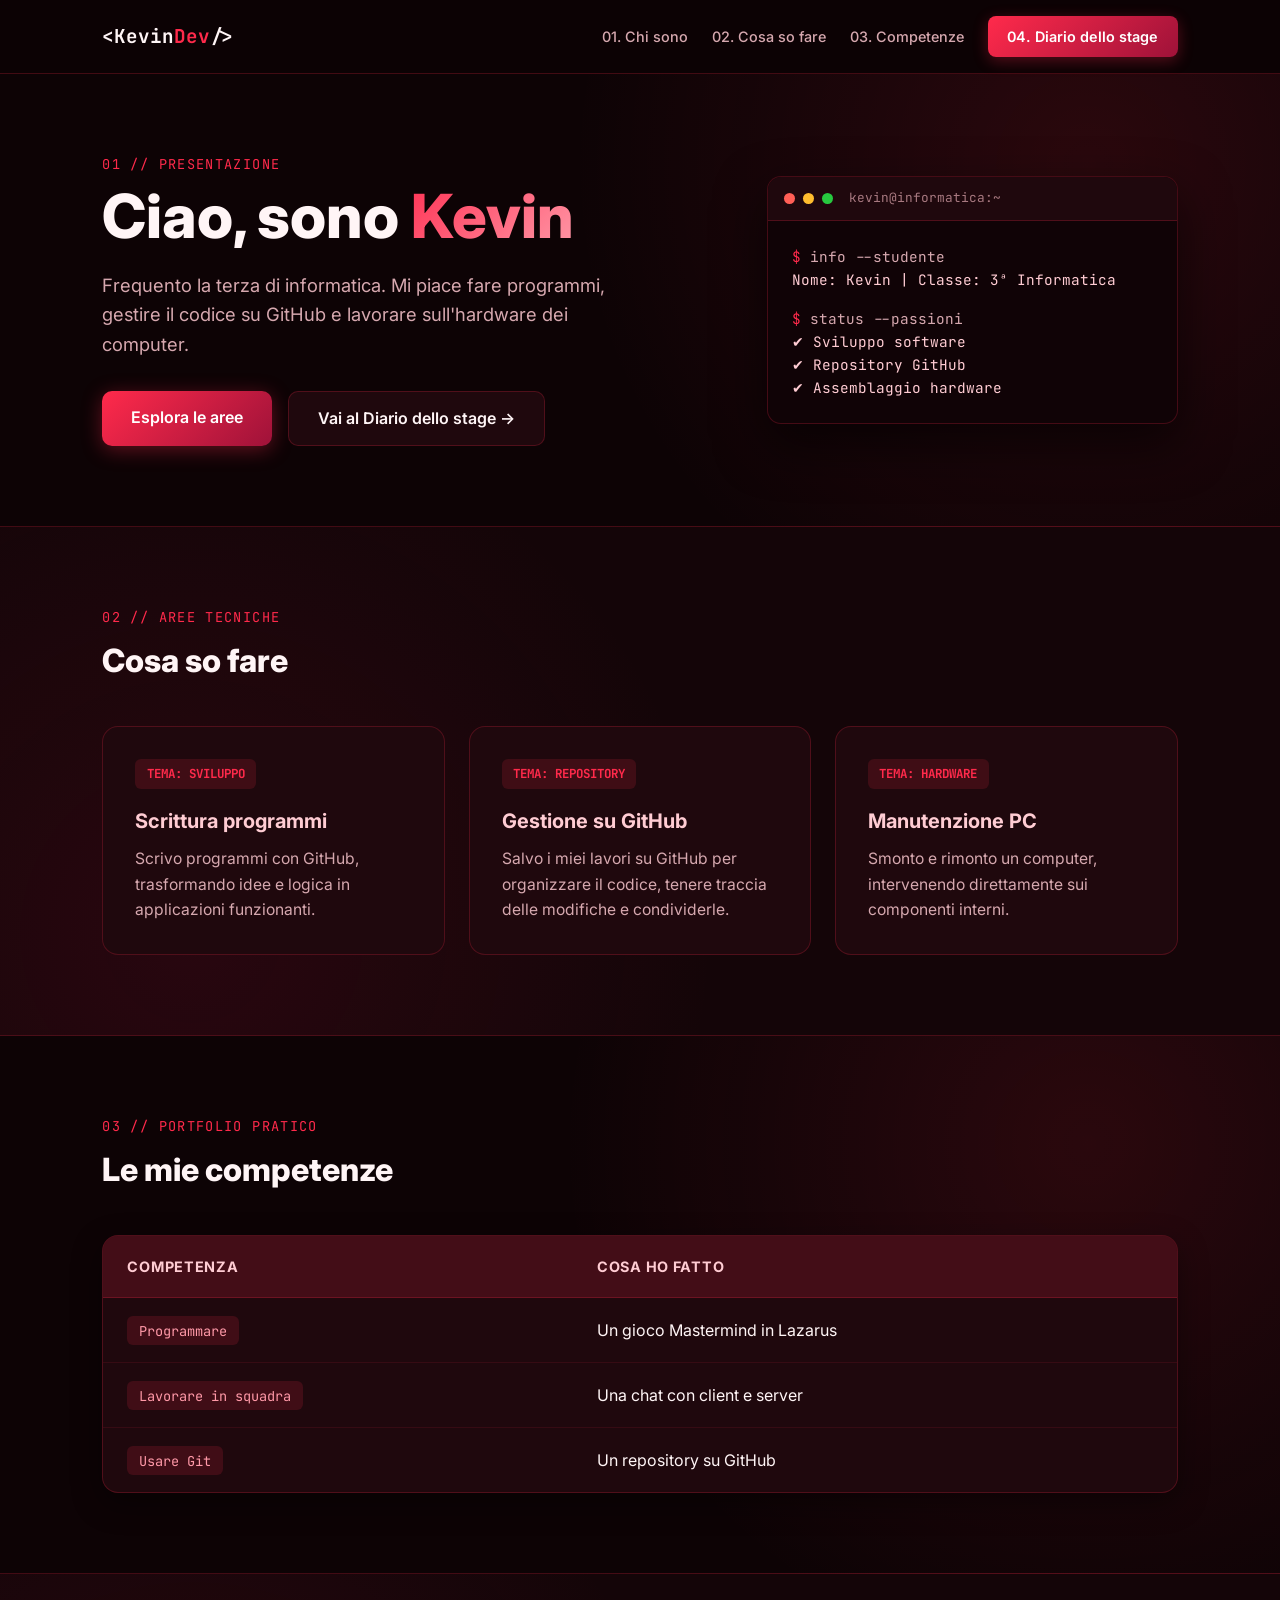
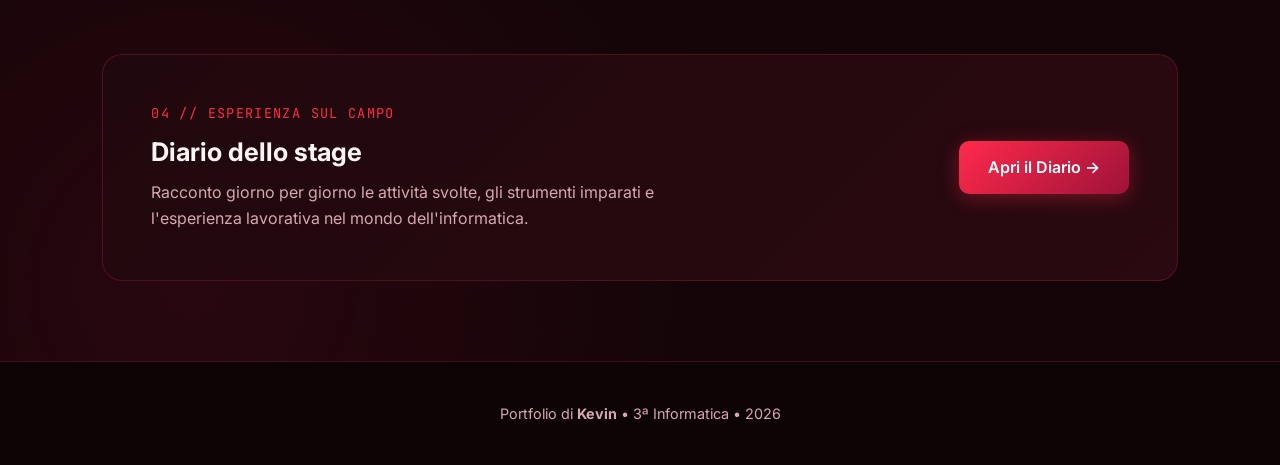
==== index.html @ 11ccd6af "Update index.html" ====
<!DOCTYPE html>
<html lang="it">
<head>
    <meta charset="UTF-8">
    <meta name="viewport" content="width=device-width, initial-scale=1.0">
    <title>Kevin | Portfolio Informatica</title>
    <link href="https://fonts.googleapis.com/css2?family=Inter:wght@400;500;600;800&family=JetBrains+Mono:wght@400;700&display=swap" rel="stylesheet">
    <style>
        :root {
            --bg-dark: #0d0305;
            --bg-alt: #140508;
            --surface: #1f080d;
            --surface-hover: #2b0b12;
            --text-main: #fff5f6;
            --text-muted: #d6a8af;
            --accent: #ff2a4b;
            --accent-dark: #9f1239;
            --border: rgba(255, 42, 75, 0.22);
        }

        * {
            margin: 0;
            padding: 0;
            box-sizing: border-box;
            scroll-behavior: smooth;
        }

        body {
            font-family: 'Inter', sans-serif;
            background-color: var(--bg-dark);
            color: var(--text-main);
            line-height: 1.6;
            overflow-x: hidden;
        }

        /* NAVBAR */
        nav {
            position: sticky;
            top: 0;
            z-index: 1000;
            background: rgba(13, 3, 5, 0.9);
            backdrop-filter: blur(12px);
            border-bottom: 1px solid var(--border);
            padding: 1rem 8%;
            display: flex;
            justify-content: space-between;
            align-items: center;
        }

        .brand {
            font-family: 'JetBrains Mono', monospace;
            font-weight: 700;
            font-size: 1.2rem;
            color: var(--text-main);
            text-decoration: none;
        }

        .brand span { color: var(--accent); }

        .nav-links {
            display: flex;
            align-items: center;
            gap: 1.5rem;
        }

        .nav-links a {
            color: var(--text-muted);
            text-decoration: none;
            font-weight: 500;
            font-size: 0.9rem;
            transition: color 0.2s;
        }

        .nav-links a:hover { color: var(--accent); }

        .nav-links .btn-stage {
            background: linear-gradient(135deg, var(--accent), var(--accent-dark));
            color: #fff;
            padding: 0.55rem 1.2rem;
            border-radius: 8px;
            font-weight: 600;
            box-shadow: 0 4px 15px rgba(255, 42, 75, 0.3);
        }

        .nav-links .btn-stage:hover {
            color: #fff;
            transform: translateY(-2px);
        }

        /* SEZIONI TEMATICHE */
        .theme-section {
            padding: 5rem 8%;
            border-bottom: 1px solid var(--border);
        }

        .theme-dark {
            background-color: var(--bg-dark);
            background-image: radial-gradient(circle at 85% 20%, rgba(255, 42, 75, 0.12), transparent 45%);
        }

        .theme-alt {
            background-color: var(--bg-alt);
            background-image: radial-gradient(circle at 15% 80%, rgba(159, 18, 57, 0.15), transparent 45%);
        }

        .container {
            max-width: 1100px;
            margin: 0 auto;
        }

        .theme-header { margin-bottom: 2.5rem; }

        .theme-tag {
            font-family: 'JetBrains Mono', monospace;
            font-size: 0.85rem;
            color: var(--accent);
            text-transform: uppercase;
            letter-spacing: 0.1em;
            display: block;
            margin-bottom: 0.4rem;
        }

        .theme-title {
            font-size: 2rem;
            font-weight: 800;
            color: var(--text-main);
        }

        /* HERO */
        .hero-grid {
            display: grid;
            grid-template-columns: 1.2fr 0.8fr;
            gap: 3rem;
            align-items: center;
        }

        h1 {
            font-size: clamp(2.5rem, 5vw, 3.8rem);
            font-weight: 800;
            line-height: 1.15;
            margin-bottom: 1.2rem;
        }

        h1 span {
            background: linear-gradient(135deg, #ff3355, #ff99a8);
            -webkit-background-clip: text;
            -webkit-text-fill-color: transparent;
        }

        .hero-text p {
            color: var(--text-muted);
            font-size: 1.15rem;
            margin-bottom: 2rem;
            max-width: 520px;
        }

        .hero-buttons {
            display: flex;
            gap: 1rem;
            flex-wrap: wrap;
        }

        .btn-primary {
            background: linear-gradient(135deg, var(--accent), var(--accent-dark));
            color: #fff;
            padding: 0.85rem 1.8rem;
            border-radius: 10px;
            text-decoration: none;
            font-weight: 600;
            box-shadow: 0 4px 20px rgba(255, 42, 75, 0.35);
            transition: transform 0.2s;
        }

        .btn-secondary {
            background: var(--surface);
            color: var(--text-main);
            border: 1px solid var(--border);
            padding: 0.85rem 1.8rem;
            border-radius: 10px;
            text-decoration: none;
            font-weight: 600;
            transition: background 0.2s;
        }

        .btn-primary:hover { transform: translateY(-2px); }
        .btn-secondary:hover { background: var(--surface-hover); }

        .terminal {
            background: #100306;
            border: 1px solid var(--border);
            border-radius: 14px;
            overflow: hidden;
            box-shadow: 0 20px 50px rgba(0, 0, 0, 0.6);
            font-family: 'JetBrains Mono', monospace;
            font-size: 0.9rem;
        }

        .terminal-bar {
            background: #1f080d;
            padding: 0.7rem 1rem;
            display: flex;
            align-items: center;
            gap: 0.5rem;
            border-bottom: 1px solid var(--border);
        }

        .dot { width: 11px; height: 11px; border-radius: 50%; }
        .dot-red { background: #ff5f56; }
        .dot-yellow { background: #ffbd2e; }
        .dot-green { background: #27c93f; }

        .terminal-body {
            padding: 1.5rem;
            color: var(--text-muted);
        }

        .terminal-body .cmd { color: var(--accent); }
        .terminal-body .val { color: #ffccd3; }

        /* SKILLS GRID */
        .skills-grid {
            display: grid;
            grid-template-columns: repeat(auto-fit, minmax(280px, 1fr));
            gap: 1.5rem;
        }

        .skill-card {
            background: var(--surface);
            border: 1px solid var(--border);
            border-radius: 16px;
            padding: 2rem;
            transition: transform 0.25s, border-color 0.25s;
        }

        .skill-card:hover {
            transform: translateY(-6px);
            border-color: var(--accent);
        }

        .area-badge {
            font-family: 'JetBrains Mono', monospace;
            font-size: 0.78rem;
            color: var(--accent);
            background: rgba(255, 42, 75, 0.14);
            padding: 0.3rem 0.7rem;
            border-radius: 6px;
            display: inline-block;
            margin-bottom: 1rem;
            font-weight: 700;
        }

        .skill-card h3 {
            font-size: 1.25rem;
            margin-bottom: 0.6rem;
            color: #ffccd3;
        }

        .skill-card p {
            color: var(--text-muted);
            font-size: 0.98rem;
        }

        /* TABELLA */
        .table-wrapper {
            background: var(--surface);
            border: 1px solid var(--border);
            border-radius: 16px;
            overflow: hidden;
            box-shadow: 0 10px 30px rgba(0, 0, 0, 0.4);
        }

        table {
            width: 100%;
            border-collapse: collapse;
        }

        th {
            text-align: left;
            padding: 1.2rem 1.5rem;
            background: rgba(255, 42, 75, 0.16);
            color: #ffccd3;
            font-size: 0.9rem;
            text-transform: uppercase;
            letter-spacing: 0.05em;
            border-bottom: 1px solid var(--border);
        }

        td {
            padding: 1.2rem 1.5rem;
            border-bottom: 1px solid rgba(255, 42, 75, 0.1);
            color: var(--text-main);
        }

        tr:last-child td { border-bottom: none; }
        tr:hover td { background: rgba(255, 42, 75, 0.06); }

        .tag {
            font-family: 'JetBrains Mono', monospace;
            font-size: 0.85rem;
            background: rgba(255, 42, 75, 0.15);
            color: #ff99a8;
            padding: 0.35rem 0.75rem;
            border-radius: 6px;
        }

        /* BANNER STAGE */
        .stage-box {
            background: linear-gradient(135deg, var(--surface) 0%, #2a0910 100%);
            border: 1px solid var(--border);
            border-radius: 20px;
            padding: 3rem;
            display: flex;
            justify-content: space-between;
            align-items: center;
            flex-wrap: wrap;
            gap: 2rem;
        }

        .stage-box h3 {
            font-size: 1.6rem;
            color: var(--text-main);
            margin-bottom: 0.5rem;
        }

        .stage-box p {
            color: var(--text-muted);
            max-width: 550px;
        }

        /* FOOTER */
        footer {
            background: var(--bg-dark);
            padding: 2.5rem 8%;
            text-align: center;
            color: var(--text-muted);
            font-size: 0.9rem;
        }

        @media (max-width: 820px) {
            .hero-grid { grid-template-columns: 1fr; }
            .nav-links a:not(.btn-stage) { display: none; }
        }
    </style>
</head>
<body>

    <nav>
        <a href="#chi-sono" class="brand">&lt;Kevin<span>Dev</span>/&gt;</a>
        <div class="nav-links">
            <a href="#chi-sono">01. Chi sono</a>
            <a href="#cosa-so-fare">02. Cosa so fare</a>
            <a href="#competenze">03. Competenze</a>
            <a href="#stage" class="btn-stage">04. Diario dello stage</a>
        </div>
    </nav>

    <section id="chi-sono" class="theme-section theme-dark">
        <div class="container hero-grid">
            <div class="hero-text">
                <span class="theme-tag">01 // Presentazione</span>
                <h1>Ciao, sono <span>Kevin</span></h1>
                <p>Frequento la terza di informatica. Mi piace fare programmi, gestire il codice su GitHub e lavorare sull'hardware dei computer.</p>
                <div class="hero-buttons">
                    <a href="#cosa-so-fare" class="btn-primary">Esplora le aree</a>
                    <a href="stage.html" class="btn-secondary">Vai al Diario dello stage →</a>
                </div>
            </div>

            <div class="terminal">
                <div class="terminal-bar">
                    <div class="dot dot-red"></div>
                    <div class="dot dot-yellow"></div>
                    <div class="dot dot-green"></div>
                    <span style="margin-left: 8px; font-size: 0.8rem; color: #a87980;">kevin@informatica:~</span>
                </div>
                <div class="terminal-body">
                    <p><span class="cmd">$</span> info --studente</p>
                    <p class="val" style="margin-bottom: 1rem;">Nome: Kevin | Classe: 3ª Informatica</p>
                    <p><span class="cmd">$</span> status --passioni</p>
                    <p class="val">✔ Sviluppo software</p>
                    <p class="val">✔ Repository GitHub</p>
                    <p class="val">✔ Assemblaggio hardware</p>
                </div>
            </div>
        </div>
    </section>

    <section id="cosa-so-fare" class="theme-section theme-alt">
        <div class="container">
            <div class="theme-header">
                <span class="theme-tag">02 // Aree tecniche</span>
                <h2 class="theme-title">Cosa so fare</h2>
            </div>

            <div class="skills-grid">
                <div class="skill-card">
                    <span class="area-badge">TEMA: SVILUPPO</span>
                    <h3>Scrittura programmi</h3>
                    <p>Scrivo programmi con GitHub, trasformando idee e logica in applicazioni funzionanti.</p>
                </div>

                <div class="skill-card">
                    <span class="area-badge">TEMA: REPOSITORY</span>
                    <h3>Gestione su GitHub</h3>
                    <p>Salvo i miei lavori su GitHub per organizzare il codice, tenere traccia delle modifiche e condividerle.</p>
                </div>

                <div class="skill-card">
                    <span class="area-badge">TEMA: HARDWARE</span>
                    <h3>Manutenzione PC</h3>
                    <p>Smonto e rimonto un computer, intervenendo direttamente sui componenti interni.</p>
                </div>
            </div>
        </div>
    </section>

    <section id="competenze" class="theme-section theme-dark">
        <div class="container">
            <div class="theme-header">
                <span class="theme-tag">03 // Portfolio pratico</span>
                <h2 class="theme-title">Le mie competenze</h2>
            </div>

            <div class="table-wrapper">
                <table>
                    <thead>
                        <tr>
                            <th>Competenza</th>
                            <th>Cosa ho fatto</th>
                        </tr>
                    </thead>
                    <tbody>
                        <tr>
                            <td><span class="tag">Programmare</span></td>
                            <td>Un gioco Mastermind in Lazarus</td>
                        </tr>
                        <tr>
                            <td><span class="tag">Lavorare in squadra</span></td>
                            <td>Una chat con client e server</td>
                        </tr>
                        <tr>
                            <td><span class="tag">Usare Git</span></td>
                            <td>Un repository su GitHub</td>
                        </tr>
                    </tbody>
                </table>
            </div>
        </div>
    </section>

    <section id="stage" class="theme-section theme-alt">
        <div class="container">
            <div class="stage-box">
                <div>
                    <span class="theme-tag">04 // Esperienza sul campo</span>
                    <h3>Diario dello stage</h3>
                    <p>Racconto giorno per giorno le attività svolte, gli strumenti imparati e l'esperienza lavorativa nel mondo dell'informatica.</p>
                </div>
                <a href="stage.html" class="btn-primary">Apri il Diario →</a>
            </div>
        </div>
    </section>

    <footer>
        <p>Portfolio di <strong>Kevin</strong> • 3ª Informatica • 2026</p>
    </footer>

</body>
</html>
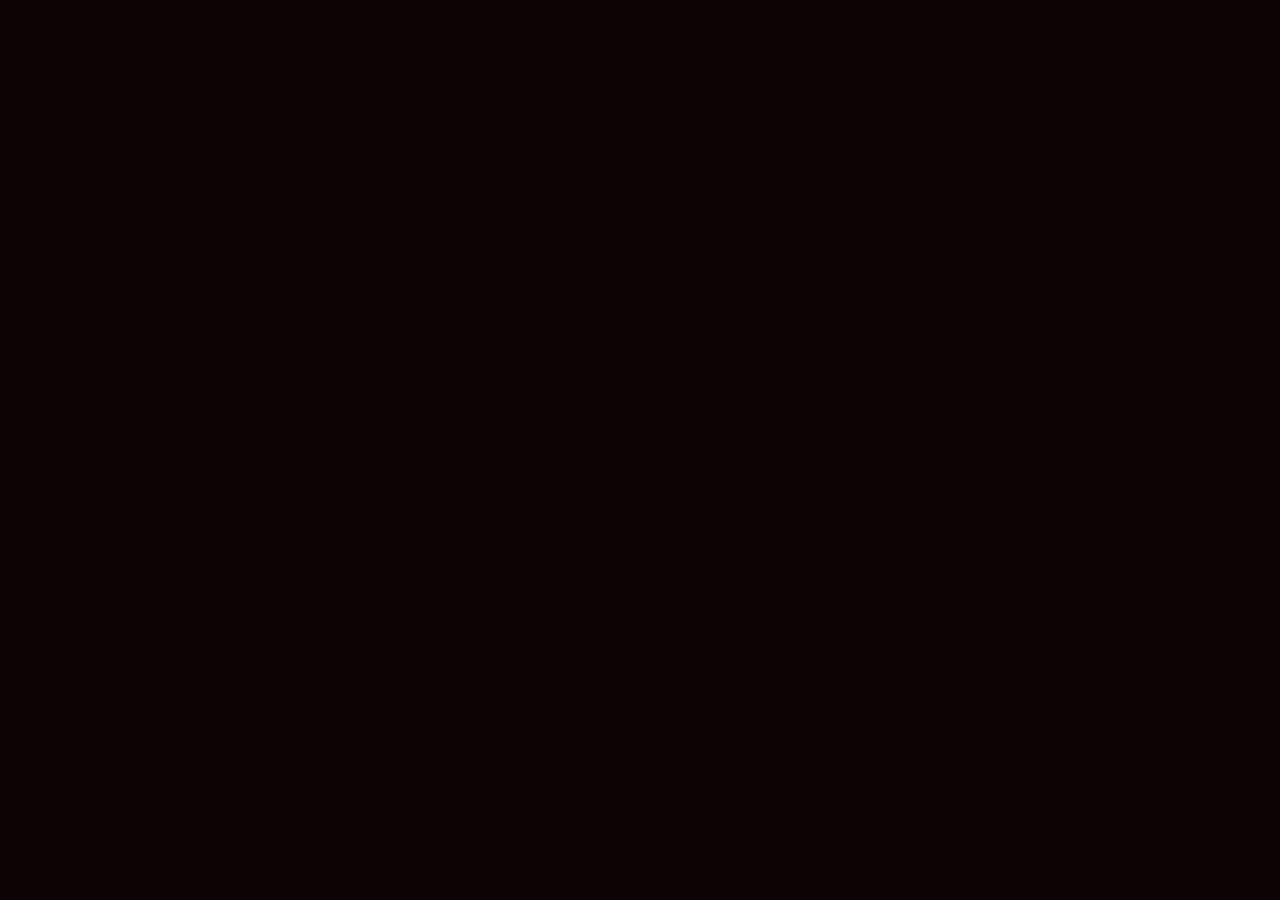
==== commit 12c03f96: "Update index.html" ====
--- a/index.html
+++ b/index.html
@@ -238,232 +238,7 @@
         }
 
         .area-badge {
-            font-family: 'JetBrains Mono', monospace;
-            font-size: 0.78rem;
-            color: var(--accent);
-            background: rgba(255, 42, 75, 0.14);
-            padding: 0.3rem 0.7rem;
-            border-radius: 6px;
-            display: inline-block;
-            margin-bottom: 1rem;
-            font-weight: 700;
-        }
-
-        .skill-card h3 {
-            font-size: 1.25rem;
-            margin-bottom: 0.6rem;
-            color: #ffccd3;
-        }
-
-        .skill-card p {
-            color: var(--text-muted);
-            font-size: 0.98rem;
-        }
-
-        /* TABELLA */
-        .table-wrapper {
-            background: var(--surface);
-            border: 1px solid var(--border);
-            border-radius: 16px;
-            overflow: hidden;
-            box-shadow: 0 10px 30px rgba(0, 0, 0, 0.4);
-        }
-
-        table {
-            width: 100%;
-            border-collapse: collapse;
-        }
-
-        th {
-            text-align: left;
-            padding: 1.2rem 1.5rem;
-            background: rgba(255, 42, 75, 0.16);
-            color: #ffccd3;
-            font-size: 0.9rem;
-            text-transform: uppercase;
-            letter-spacing: 0.05em;
-            border-bottom: 1px solid var(--border);
-        }
-
-        td {
-            padding: 1.2rem 1.5rem;
-            border-bottom: 1px solid rgba(255, 42, 75, 0.1);
-            color: var(--text-main);
-        }
-
-        tr:last-child td { border-bottom: none; }
-        tr:hover td { background: rgba(255, 42, 75, 0.06); }
-
-        .tag {
-            font-family: 'JetBrains Mono', monospace;
-            font-size: 0.85rem;
-            background: rgba(255, 42, 75, 0.15);
-            color: #ff99a8;
-            padding: 0.35rem 0.75rem;
-            border-radius: 6px;
-        }
-
-        /* BANNER STAGE */
-        .stage-box {
-            background: linear-gradient(135deg, var(--surface) 0%, #2a0910 100%);
-            border: 1px solid var(--border);
-            border-radius: 20px;
-            padding: 3rem;
-            display: flex;
-            justify-content: space-between;
-            align-items: center;
-            flex-wrap: wrap;
-            gap: 2rem;
-        }
-
-        .stage-box h3 {
-            font-size: 1.6rem;
-            color: var(--text-main);
-            margin-bottom: 0.5rem;
-        }
-
-        .stage-box p {
-            color: var(--text-muted);
-            max-width: 550px;
-        }
-
-        /* FOOTER */
-        footer {
-            background: var(--bg-dark);
-            padding: 2.5rem 8%;
-            text-align: center;
-            color: var(--text-muted);
-            font-size: 0.9rem;
-        }
-
-        @media (max-width: 820px) {
-            .hero-grid { grid-template-columns: 1fr; }
-            .nav-links a:not(.btn-stage) { display: none; }
-        }
-    </style>
-</head>
-<body>
-
-    <nav>
-        <a href="#chi-sono" class="brand">&lt;Kevin<span>Dev</span>/&gt;</a>
-        <div class="nav-links">
-            <a href="#chi-sono">01. Chi sono</a>
-            <a href="#cosa-so-fare">02. Cosa so fare</a>
-            <a href="#competenze">03. Competenze</a>
-            <a href="#stage" class="btn-stage">04. Diario dello stage</a>
-        </div>
-    </nav>
-
-    <section id="chi-sono" class="theme-section theme-dark">
-        <div class="container hero-grid">
-            <div class="hero-text">
-                <span class="theme-tag">01 // Presentazione</span>
-                <h1>Ciao, sono <span>Kevin</span></h1>
-                <p>Frequento la terza di informatica. Mi piace fare programmi, gestire il codice su GitHub e lavorare sull'hardware dei computer.</p>
-                <div class="hero-buttons">
-                    <a href="#cosa-so-fare" class="btn-primary">Esplora le aree</a>
-                    <a href="stage.html" class="btn-secondary">Vai al Diario dello stage →</a>
-                </div>
-            </div>
-
-            <div class="terminal">
-                <div class="terminal-bar">
-                    <div class="dot dot-red"></div>
-                    <div class="dot dot-yellow"></div>
-                    <div class="dot dot-green"></div>
-                    <span style="margin-left: 8px; font-size: 0.8rem; color: #a87980;">kevin@informatica:~</span>
-                </div>
-                <div class="terminal-body">
-                    <p><span class="cmd">$</span> info --studente</p>
-                    <p class="val" style="margin-bottom: 1rem;">Nome: Kevin | Classe: 3ª Informatica</p>
-                    <p><span class="cmd">$</span> status --passioni</p>
-                    <p class="val">✔ Sviluppo software</p>
-                    <p class="val">✔ Repository GitHub</p>
-                    <p class="val">✔ Assemblaggio hardware</p>
-                </div>
-            </div>
-        </div>
-    </section>
-
-    <section id="cosa-so-fare" class="theme-section theme-alt">
-        <div class="container">
-            <div class="theme-header">
-                <span class="theme-tag">02 // Aree tecniche</span>
-                <h2 class="theme-title">Cosa so fare</h2>
-            </div>
-
-            <div class="skills-grid">
-                <div class="skill-card">
-                    <span class="area-badge">TEMA: SVILUPPO</span>
-                    <h3>Scrittura programmi</h3>
-                    <p>Scrivo programmi con GitHub, trasformando idee e logica in applicazioni funzionanti.</p>
-                </div>
-
-                <div class="skill-card">
-                    <span class="area-badge">TEMA: REPOSITORY</span>
-                    <h3>Gestione su GitHub</h3>
-                    <p>Salvo i miei lavori su GitHub per organizzare il codice, tenere traccia delle modifiche e condividerle.</p>
-                </div>
-
-                <div class="skill-card">
-                    <span class="area-badge">TEMA: HARDWARE</span>
-                    <h3>Manutenzione PC</h3>
-                    <p>Smonto e rimonto un computer, intervenendo direttamente sui componenti interni.</p>
-                </div>
-            </div>
-        </div>
-    </section>
-
-    <section id="competenze" class="theme-section theme-dark">
-        <div class="container">
-            <div class="theme-header">
-                <span class="theme-tag">03 // Portfolio pratico</span>
-                <h2 class="theme-title">Le mie competenze</h2>
-            </div>
-
-            <div class="table-wrapper">
-                <table>
-                    <thead>
-                        <tr>
-                            <th>Competenza</th>
-                            <th>Cosa ho fatto</th>
-                        </tr>
-                    </thead>
-                    <tbody>
-                        <tr>
-                            <td><span class="tag">Programmare</span></td>
-                            <td>Un gioco Mastermind in Lazarus</td>
-                        </tr>
-                        <tr>
-                            <td><span class="tag">Lavorare in squadra</span></td>
-                            <td>Una chat con client e server</td>
-                        </tr>
-                        <tr>
-                            <td><span class="tag">Usare Git</span></td>
-                            <td>Un repository su GitHub</td>
-                        </tr>
-                    </tbody>
-                </table>
-            </div>
-        </div>
-    </section>
-
-    <section id="stage" class="theme-section theme-alt">
-        <div class="container">
-            <div class="stage-box">
-                <div>
-                    <span class="theme-tag">04 // Esperienza sul campo</span>
-                    <h3>Diario dello stage</h3>
-                    <p>Racconto giorno per giorno le attività svolte, gli strumenti imparati e l'esperienza lavorativa nel mondo dell'informatica.</p>
-                </div>
-                <a href="stage.html" class="btn-primary">Apri il Diario →</a>
-            </div>
-        </div>
-    </section>
-
-    <footer>
-        <p>Portfolio di <strong>Kevin</strong> • 3ª Informatica • 2026</p>
-    </footer>
+            font-family: '
 
 </body>
 </html>
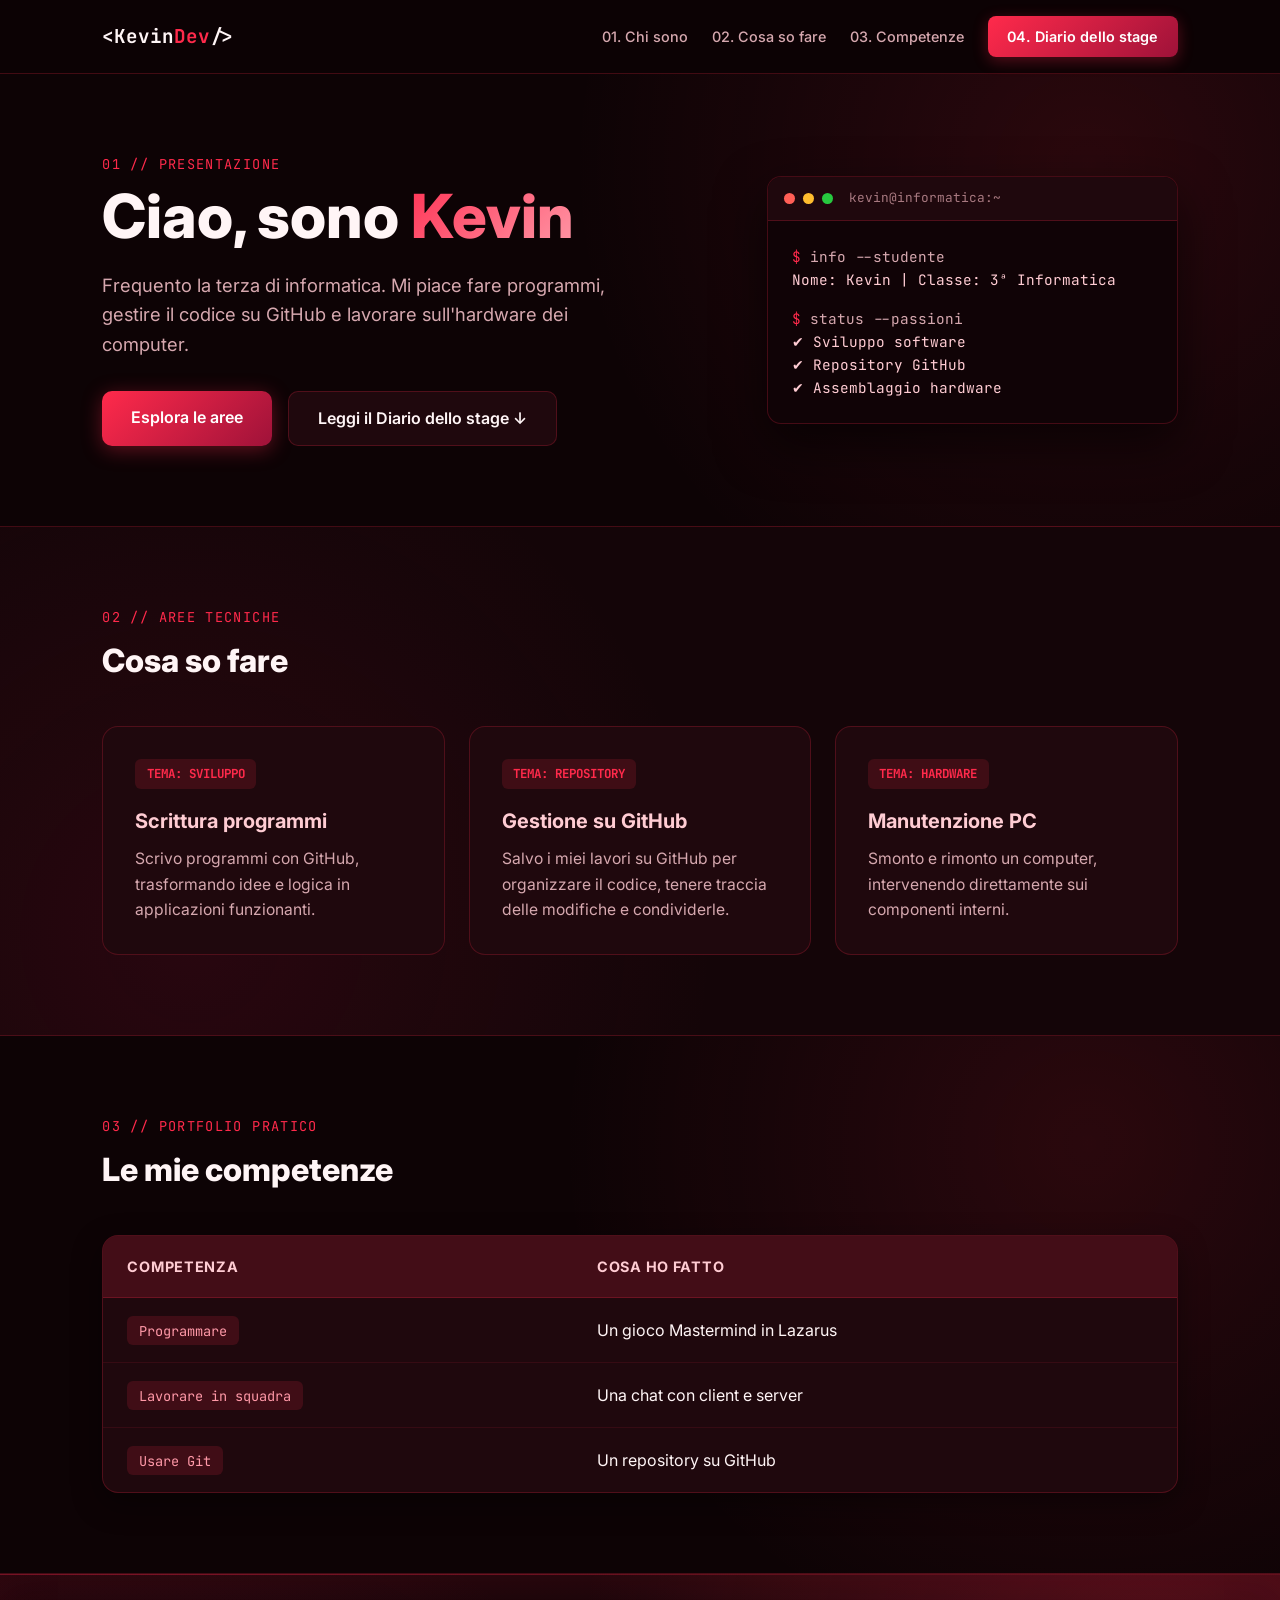
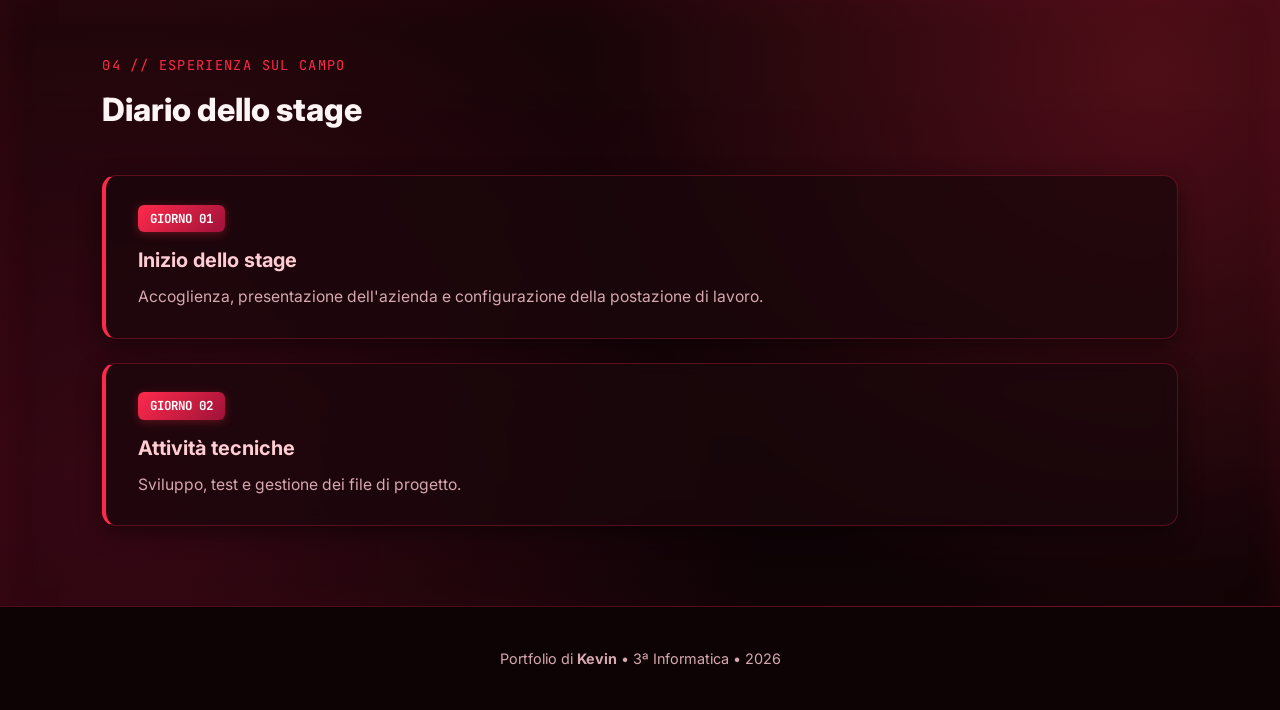
==== commit 001da297: "Update index.html" ====
--- a/index.html
+++ b/index.html
@@ -40,6 +40,7 @@
             z-index: 1000;
             background: rgba(13, 3, 5, 0.9);
             backdrop-filter: blur(12px);
+            -webkit-backdrop-filter: blur(12px);
             border-bottom: 1px solid var(--border);
             padding: 1rem 8%;
             display: flex;
@@ -80,11 +81,13 @@
             border-radius: 8px;
             font-weight: 600;
             box-shadow: 0 4px 15px rgba(255, 42, 75, 0.3);
+            transition: transform 0.2s, box-shadow 0.2s;
         }
 
         .nav-links .btn-stage:hover {
             color: #fff;
             transform: translateY(-2px);
+            box-shadow: 0 6px 20px rgba(255, 42, 75, 0.5);
         }
 
         /* SEZIONI TEMATICHE */
@@ -101,6 +104,19 @@
         .theme-alt {
             background-color: var(--bg-alt);
             background-image: radial-gradient(circle at 15% 80%, rgba(159, 18, 57, 0.15), transparent 45%);
+        }
+
+        /* SFONDO DIARIO IN TEMA AL MENU (Effetto vetro + bagliore gradiente del pulsante) */
+        .theme-menu-match {
+            background-color: rgba(13, 3, 5, 0.92);
+            background-image: 
+                radial-gradient(circle at 90% 15%, rgba(255, 42, 75, 0.24), transparent 45%),
+                radial-gradient(circle at 10% 85%, rgba(159, 18, 57, 0.28), transparent 50%),
+                linear-gradient(180deg, rgba(255, 42, 75, 0.06) 0%, rgba(13, 3, 5, 0.95) 100%);
+            backdrop-filter: blur(12px);
+            -webkit-backdrop-filter: blur(12px);
+            border-top: 1px solid rgba(255, 42, 75, 0.35);
+            box-shadow: inset 0 15px 40px rgba(255, 42, 75, 0.08);
         }
 
         .container {
@@ -238,7 +254,271 @@
         }
 
         .area-badge {
-            font-family: '
+            font-family: 'JetBrains Mono', monospace;
+            font-size: 0.78rem;
+            color: var(--accent);
+            background: rgba(255, 42, 75, 0.14);
+            padding: 0.3rem 0.7rem;
+            border-radius: 6px;
+            display: inline-block;
+            margin-bottom: 1rem;
+            font-weight: 700;
+        }
+
+        .skill-card h3 {
+            font-size: 1.25rem;
+            margin-bottom: 0.6rem;
+            color: #ffccd3;
+        }
+
+        .skill-card p {
+            color: var(--text-muted);
+            font-size: 0.98rem;
+        }
+
+        /* TABELLA */
+        .table-wrapper {
+            background: var(--surface);
+            border: 1px solid var(--border);
+            border-radius: 16px;
+            overflow: hidden;
+            box-shadow: 0 10px 30px rgba(0, 0, 0, 0.4);
+        }
+
+        table {
+            width: 100%;
+            border-collapse: collapse;
+        }
+
+        th {
+            text-align: left;
+            padding: 1.2rem 1.5rem;
+            background: rgba(255, 42, 75, 0.16);
+            color: #ffccd3;
+            font-size: 0.9rem;
+            text-transform: uppercase;
+            letter-spacing: 0.05em;
+            border-bottom: 1px solid var(--border);
+        }
+
+        td {
+            padding: 1.2rem 1.5rem;
+            border-bottom: 1px solid rgba(255, 42, 75, 0.1);
+            color: var(--text-main);
+        }
+
+        tr:last-child td { border-bottom: none; }
+        tr:hover td { background: rgba(255, 42, 75, 0.06); }
+
+        .tag {
+            font-family: 'JetBrains Mono', monospace;
+            font-size: 0.85rem;
+            background: rgba(255, 42, 75, 0.15);
+            color: #ff99a8;
+            padding: 0.35rem 0.75rem;
+            border-radius: 6px;
+        }
+
+        /* DIARIO DELLO STAGE (IN TEMA COL MENU) */
+        .stage-timeline {
+            display: flex;
+            flex-direction: column;
+            gap: 1.5rem;
+        }
+
+        .day-card {
+            background: rgba(26, 7, 11, 0.75);
+            backdrop-filter: blur(10px);
+            -webkit-backdrop-filter: blur(10px);
+            border: 1px solid rgba(255, 42, 75, 0.28);
+            border-left: 4px solid var(--accent);
+            border-radius: 14px;
+            padding: 1.8rem 2rem;
+            box-shadow: 0 8px 25px rgba(0, 0, 0, 0.45);
+            transition: transform 0.2s, border-color 0.2s, box-shadow 0.2s;
+        }
+
+        .day-card:hover {
+            transform: translateX(6px);
+            border-color: var(--accent);
+            box-shadow: 0 10px 30px rgba(255, 42, 75, 0.2);
+        }
+
+        .day-date {
+            display: inline-block;
+            font-family: 'JetBrains Mono', monospace;
+            font-size: 0.78rem;
+            background: linear-gradient(135deg, var(--accent), var(--accent-dark));
+            color: #ffffff;
+            padding: 0.25rem 0.75rem;
+            border-radius: 6px;
+            font-weight: 700;
+            margin-bottom: 0.7rem;
+            box-shadow: 0 2px 10px rgba(255, 42, 75, 0.3);
+        }
+
+        .day-card h3 {
+            font-size: 1.25rem;
+            color: #ffccd3;
+            margin-bottom: 0.5rem;
+        }
+
+        .day-card p {
+            color: var(--text-muted);
+            font-size: 0.98rem;
+        }
+
+        /* FOOTER */
+        footer {
+            background: var(--bg-dark);
+            padding: 2.5rem 8%;
+            text-align: center;
+            color: var(--text-muted);
+            font-size: 0.9rem;
+        }
+
+        @media (max-width: 820px) {
+            .hero-grid { grid-template-columns: 1fr; }
+            .nav-links a:not(.btn-stage) { display: none; }
+        }
+    </style>
+</head>
+<body>
+
+    <nav>
+        <a href="#chi-sono" class="brand">&lt;Kevin<span>Dev</span>/&gt;</a>
+        <div class="nav-links">
+            <a href="#chi-sono">01. Chi sono</a>
+            <a href="#cosa-so-fare">02. Cosa so fare</a>
+            <a href="#competenze">03. Competenze</a>
+            <a href="#stage" class="btn-stage">04. Diario dello stage</a>
+        </div>
+    </nav>
+
+    <!-- TEMA 01: CHI SONO -->
+    <section id="chi-sono" class="theme-section theme-dark">
+        <div class="container hero-grid">
+            <div class="hero-text">
+                <span class="theme-tag">01 // Presentazione</span>
+                <h1>Ciao, sono <span>Kevin</span></h1>
+                <p>Frequento la terza di informatica. Mi piace fare programmi, gestire il codice su GitHub e lavorare sull'hardware dei computer.</p>
+                <div class="hero-buttons">
+                    <a href="#cosa-so-fare" class="btn-primary">Esplora le aree</a>
+                    <a href="#stage" class="btn-secondary">Leggi il Diario dello stage ↓</a>
+                </div>
+            </div>
+
+            <div class="terminal">
+                <div class="terminal-bar">
+                    <div class="dot dot-red"></div>
+                    <div class="dot dot-yellow"></div>
+                    <div class="dot dot-green"></div>
+                    <span style="margin-left: 8px; font-size: 0.8rem; color: #a87980;">kevin@informatica:~</span>
+                </div>
+                <div class="terminal-body">
+                    <p><span class="cmd">$</span> info --studente</p>
+                    <p class="val" style="margin-bottom: 1rem;">Nome: Kevin | Classe: 3ª Informatica</p>
+                    <p><span class="cmd">$</span> status --passioni</p>
+                    <p class="val">✔ Sviluppo software</p>
+                    <p class="val">✔ Repository GitHub</p>
+                    <p class="val">✔ Assemblaggio hardware</p>
+                </div>
+            </div>
+        </div>
+    </section>
+
+    <!-- TEMA 02: COSA SO FARE -->
+    <section id="cosa-so-fare" class="theme-section theme-alt">
+        <div class="container">
+            <div class="theme-header">
+                <span class="theme-tag">02 // Aree tecniche</span>
+                <h2 class="theme-title">Cosa so fare</h2>
+            </div>
+
+            <div class="skills-grid">
+                <div class="skill-card">
+                    <span class="area-badge">TEMA: SVILUPPO</span>
+                    <h3>Scrittura programmi</h3>
+                    <p>Scrivo programmi con GitHub, trasformando idee e logica in applicazioni funzionanti.</p>
+                </div>
+
+                <div class="skill-card">
+                    <span class="area-badge">TEMA: REPOSITORY</span>
+                    <h3>Gestione su GitHub</h3>
+                    <p>Salvo i miei lavori su GitHub per organizzare il codice, tenere traccia delle modifiche e condividerle.</p>
+                </div>
+
+                <div class="skill-card">
+                    <span class="area-badge">TEMA: HARDWARE</span>
+                    <h3>Manutenzione PC</h3>
+                    <p>Smonto e rimonto un computer, intervenendo direttamente sui componenti interni.</p>
+                </div>
+            </div>
+        </div>
+    </section>
+
+    <!-- TEMA 03: LE MIE COMPETENZE -->
+    <section id="competenze" class="theme-section theme-dark">
+        <div class="container">
+            <div class="theme-header">
+                <span class="theme-tag">03 // Portfolio pratico</span>
+                <h2 class="theme-title">Le mie competenze</h2>
+            </div>
+
+            <div class="table-wrapper">
+                <table>
+                    <thead>
+                        <tr>
+                            <th>Competenza</th>
+                            <th>Cosa ho fatto</th>
+                        </tr>
+                    </thead>
+                    <tbody>
+                        <tr>
+                            <td><span class="tag">Programmare</span></td>
+                            <td>Un gioco Mastermind in Lazarus</td>
+                        </tr>
+                        <tr>
+                            <td><span class="tag">Lavorare in squadra</span></td>
+                            <td>Una chat con client e server</td>
+                        </tr>
+                        <tr>
+                            <td><span class="tag">Usare Git</span></td>
+                            <td>Un repository su GitHub</td>
+                        </tr>
+                    </tbody>
+                </table>
+            </div>
+        </div>
+    </section>
+
+    <!-- TEMA 04: DIARIO DELLO STAGE (IN TEMA AL MENU) -->
+    <section id="stage" class="theme-section theme-menu-match">
+        <div class="container">
+            <div class="theme-header">
+                <span class="theme-tag">04 // Esperienza sul campo</span>
+                <h2 class="theme-title">Diario dello stage</h2>
+            </div>
+
+            <div class="stage-timeline">
+                <div class="day-card">
+                    <span class="day-date">GIORNO 01</span>
+                    <h3>Inizio dello stage</h3>
+                    <p>Accoglienza, presentazione dell'azienda e configurazione della postazione di lavoro.</p>
+                </div>
+
+                <div class="day-card">
+                    <span class="day-date">GIORNO 02</span>
+                    <h3>Attività tecniche</h3>
+                    <p>Sviluppo, test e gestione dei file di progetto.</p>
+                </div>
+            </div>
+        </div>
+    </section>
+
+    <footer>
+        <p>Portfolio di <strong>Kevin</strong> • 3ª Informatica • 2026</p>
+    </footer>
 
 </body>
 </html>
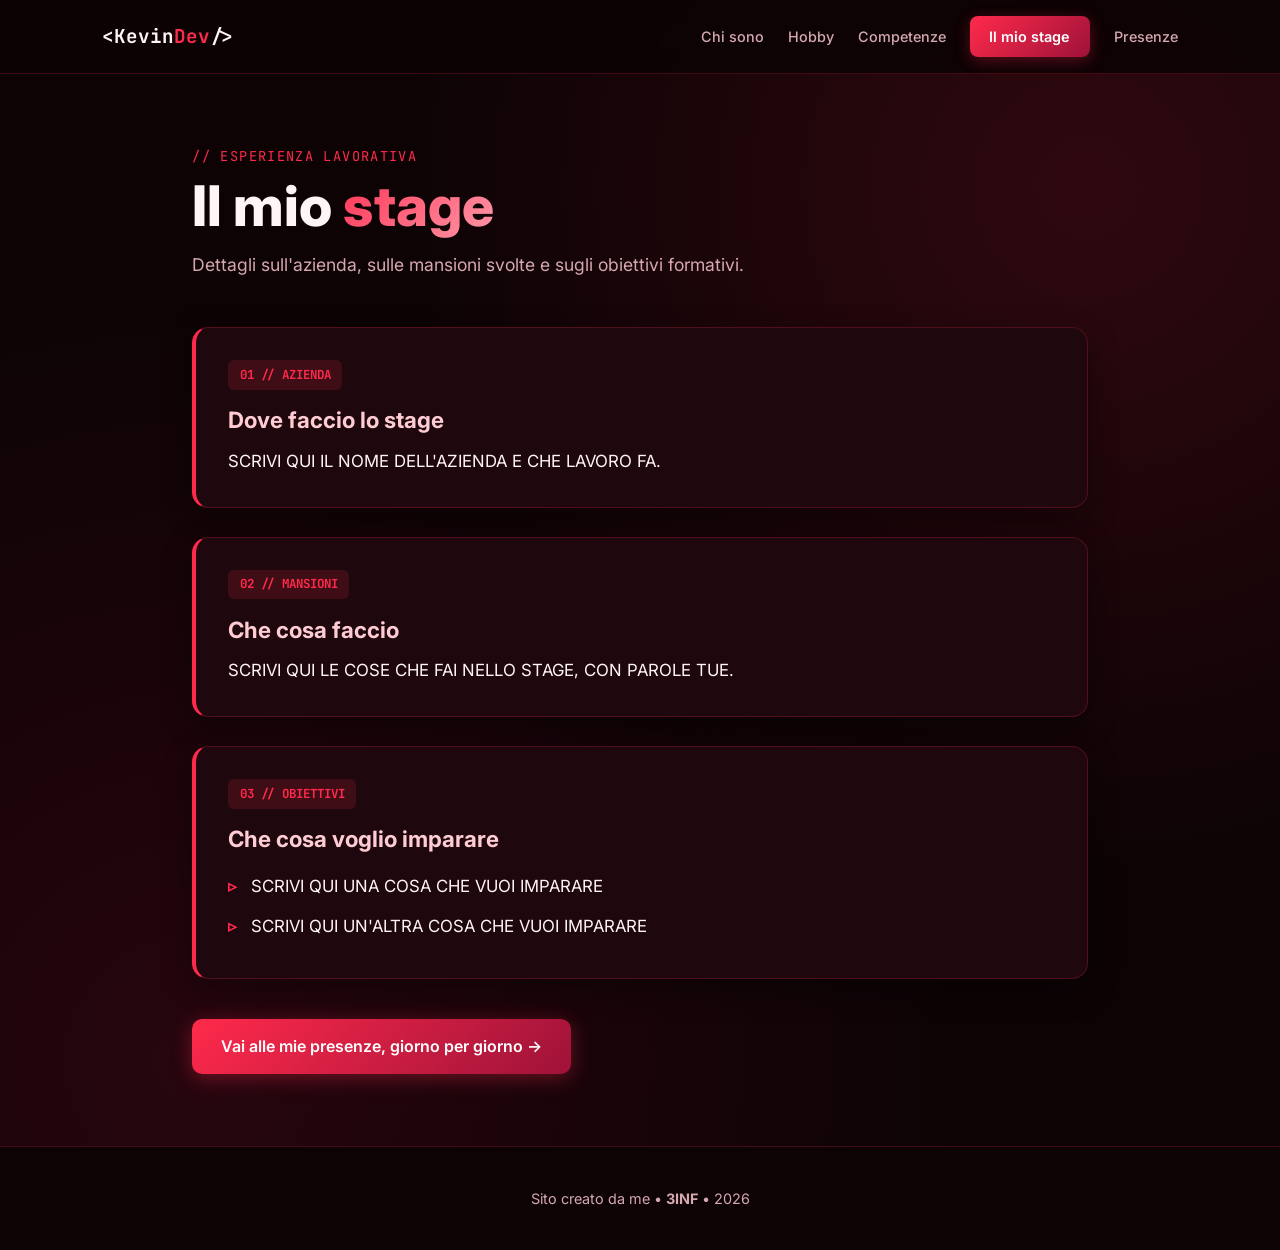
==== commit 1dfac257: "Update index.html" ====
--- a/index.html
+++ b/index.html
@@ -3,12 +3,11 @@
 <head>
     <meta charset="UTF-8">
     <meta name="viewport" content="width=device-width, initial-scale=1.0">
-    <title>Kevin | Portfolio Informatica</title>
+    <title>Kevin | Il mio stage</title>
     <link href="https://fonts.googleapis.com/css2?family=Inter:wght@400;500;600;800&family=JetBrains+Mono:wght@400;700&display=swap" rel="stylesheet">
     <style>
         :root {
             --bg-dark: #0d0305;
-            --bg-alt: #140508;
             --surface: #1f080d;
             --surface-hover: #2b0b12;
             --text-main: #fff5f6;
@@ -30,15 +29,21 @@
             background-color: var(--bg-dark);
             color: var(--text-main);
             line-height: 1.6;
+            min-height: 100vh;
             overflow-x: hidden;
-        }
-
-        /* NAVBAR */
+            background-image: 
+                radial-gradient(circle at 85% 15%, rgba(255, 42, 75, 0.14), transparent 45%),
+                radial-gradient(circle at 15% 85%, rgba(159, 18, 57, 0.18), transparent 50%);
+        }
+
+        /* =========================================
+           NAVBAR IN TEMA CON LA HOME
+           ========================================= */
         nav {
             position: sticky;
             top: 0;
             z-index: 1000;
-            background: rgba(13, 3, 5, 0.9);
+            background: rgba(13, 3, 5, 0.92);
             backdrop-filter: blur(12px);
             -webkit-backdrop-filter: blur(12px);
             border-bottom: 1px solid var(--border);
@@ -46,6 +51,8 @@
             display: flex;
             justify-content: space-between;
             align-items: center;
+            flex-wrap: wrap;
+            gap: 1rem;
         }
 
         .brand {
@@ -62,6 +69,7 @@
             display: flex;
             align-items: center;
             gap: 1.5rem;
+            flex-wrap: wrap;
         }
 
         .nav-links a {
@@ -74,57 +82,27 @@
 
         .nav-links a:hover { color: var(--accent); }
 
-        .nav-links .btn-stage {
+        .nav-links a.active {
             background: linear-gradient(135deg, var(--accent), var(--accent-dark));
             color: #fff;
             padding: 0.55rem 1.2rem;
             border-radius: 8px;
             font-weight: 600;
             box-shadow: 0 4px 15px rgba(255, 42, 75, 0.3);
-            transition: transform 0.2s, box-shadow 0.2s;
-        }
-
-        .nav-links .btn-stage:hover {
-            color: #fff;
-            transform: translateY(-2px);
-            box-shadow: 0 6px 20px rgba(255, 42, 75, 0.5);
-        }
-
-        /* SEZIONI TEMATICHE */
-        .theme-section {
-            padding: 5rem 8%;
-            border-bottom: 1px solid var(--border);
-        }
-
-        .theme-dark {
-            background-color: var(--bg-dark);
-            background-image: radial-gradient(circle at 85% 20%, rgba(255, 42, 75, 0.12), transparent 45%);
-        }
-
-        .theme-alt {
-            background-color: var(--bg-alt);
-            background-image: radial-gradient(circle at 15% 80%, rgba(159, 18, 57, 0.15), transparent 45%);
-        }
-
-        /* SFONDO DIARIO IN TEMA AL MENU (Effetto vetro + bagliore gradiente del pulsante) */
-        .theme-menu-match {
-            background-color: rgba(13, 3, 5, 0.92);
-            background-image: 
-                radial-gradient(circle at 90% 15%, rgba(255, 42, 75, 0.24), transparent 45%),
-                radial-gradient(circle at 10% 85%, rgba(159, 18, 57, 0.28), transparent 50%),
-                linear-gradient(180deg, rgba(255, 42, 75, 0.06) 0%, rgba(13, 3, 5, 0.95) 100%);
-            backdrop-filter: blur(12px);
-            -webkit-backdrop-filter: blur(12px);
-            border-top: 1px solid rgba(255, 42, 75, 0.35);
-            box-shadow: inset 0 15px 40px rgba(255, 42, 75, 0.08);
-        }
-
+        }
+
+        /* =========================================
+           CONTENUTO STAGE
+           ========================================= */
         .container {
             max-width: 1100px;
             margin: 0 auto;
-        }
-
-        .theme-header { margin-bottom: 2.5rem; }
+            padding: 4.5rem 8%;
+        }
+
+        .theme-header {
+            margin-bottom: 3rem;
+        }
 
         .theme-tag {
             font-family: 'JetBrains Mono', monospace;
@@ -136,25 +114,11 @@
             margin-bottom: 0.4rem;
         }
 
-        .theme-title {
-            font-size: 2rem;
-            font-weight: 800;
-            color: var(--text-main);
-        }
-
-        /* HERO */
-        .hero-grid {
-            display: grid;
-            grid-template-columns: 1.2fr 0.8fr;
-            gap: 3rem;
-            align-items: center;
-        }
-
         h1 {
-            font-size: clamp(2.5rem, 5vw, 3.8rem);
+            font-size: clamp(2.4rem, 5vw, 3.5rem);
             font-weight: 800;
             line-height: 1.15;
-            margin-bottom: 1.2rem;
+            margin-bottom: 0.8rem;
         }
 
         h1 span {
@@ -163,97 +127,35 @@
             -webkit-text-fill-color: transparent;
         }
 
-        .hero-text p {
+        .subtitle {
             color: var(--text-muted);
-            font-size: 1.15rem;
-            margin-bottom: 2rem;
-            max-width: 520px;
-        }
-
-        .hero-buttons {
-            display: flex;
-            gap: 1rem;
-            flex-wrap: wrap;
-        }
-
-        .btn-primary {
-            background: linear-gradient(135deg, var(--accent), var(--accent-dark));
-            color: #fff;
-            padding: 0.85rem 1.8rem;
-            border-radius: 10px;
-            text-decoration: none;
-            font-weight: 600;
-            box-shadow: 0 4px 20px rgba(255, 42, 75, 0.35);
-            transition: transform 0.2s;
-        }
-
-        .btn-secondary {
-            background: var(--surface);
-            color: var(--text-main);
-            border: 1px solid var(--border);
-            padding: 0.85rem 1.8rem;
-            border-radius: 10px;
-            text-decoration: none;
-            font-weight: 600;
-            transition: background 0.2s;
-        }
-
-        .btn-primary:hover { transform: translateY(-2px); }
-        .btn-secondary:hover { background: var(--surface-hover); }
-
-        .terminal {
-            background: #100306;
-            border: 1px solid var(--border);
-            border-radius: 14px;
-            overflow: hidden;
-            box-shadow: 0 20px 50px rgba(0, 0, 0, 0.6);
-            font-family: 'JetBrains Mono', monospace;
-            font-size: 0.9rem;
-        }
-
-        .terminal-bar {
-            background: #1f080d;
-            padding: 0.7rem 1rem;
-            display: flex;
-            align-items: center;
-            gap: 0.5rem;
-            border-bottom: 1px solid var(--border);
-        }
-
-        .dot { width: 11px; height: 11px; border-radius: 50%; }
-        .dot-red { background: #ff5f56; }
-        .dot-yellow { background: #ffbd2e; }
-        .dot-green { background: #27c93f; }
-
-        .terminal-body {
-            padding: 1.5rem;
-            color: var(--text-muted);
-        }
-
-        .terminal-body .cmd { color: var(--accent); }
-        .terminal-body .val { color: #ffccd3; }
-
-        /* SKILLS GRID */
-        .skills-grid {
+            font-size: 1.1rem;
+        }
+
+        .stage-grid {
             display: grid;
-            grid-template-columns: repeat(auto-fit, minmax(280px, 1fr));
-            gap: 1.5rem;
-        }
-
-        .skill-card {
+            grid-template-columns: 1fr;
+            gap: 1.8rem;
+            margin-bottom: 2.5rem;
+        }
+
+        .stage-card {
             background: var(--surface);
             border: 1px solid var(--border);
+            border-left: 4px solid var(--accent);
             border-radius: 16px;
             padding: 2rem;
-            transition: transform 0.25s, border-color 0.25s;
-        }
-
-        .skill-card:hover {
-            transform: translateY(-6px);
+            box-shadow: 0 10px 30px rgba(0, 0, 0, 0.4);
+            transition: transform 0.25s, border-color 0.25s, background 0.25s;
+        }
+
+        .stage-card:hover {
+            transform: translateY(-4px);
+            background: var(--surface-hover);
             border-color: var(--accent);
         }
 
-        .area-badge {
+        .card-badge {
             font-family: 'JetBrains Mono', monospace;
             font-size: 0.78rem;
             color: var(--accent);
@@ -261,263 +163,128 @@
             padding: 0.3rem 0.7rem;
             border-radius: 6px;
             display: inline-block;
-            margin-bottom: 1rem;
+            margin-bottom: 0.8rem;
             font-weight: 700;
         }
 
-        .skill-card h3 {
-            font-size: 1.25rem;
+        .stage-card h2 {
+            font-size: 1.4rem;
+            color: #ffccd3;
             margin-bottom: 0.6rem;
-            color: #ffccd3;
-        }
-
-        .skill-card p {
-            color: var(--text-muted);
-            font-size: 0.98rem;
-        }
-
-        /* TABELLA */
-        .table-wrapper {
-            background: var(--surface);
-            border: 1px solid var(--border);
-            border-radius: 16px;
-            overflow: hidden;
-            box-shadow: 0 10px 30px rgba(0, 0, 0, 0.4);
-        }
-
-        table {
-            width: 100%;
-            border-collapse: collapse;
-        }
-
-        th {
-            text-align: left;
-            padding: 1.2rem 1.5rem;
-            background: rgba(255, 42, 75, 0.16);
-            color: #ffccd3;
-            font-size: 0.9rem;
-            text-transform: uppercase;
-            letter-spacing: 0.05em;
-            border-bottom: 1px solid var(--border);
-        }
-
-        td {
-            padding: 1.2rem 1.5rem;
-            border-bottom: 1px solid rgba(255, 42, 75, 0.1);
-            color: var(--text-main);
-        }
-
-        tr:last-child td { border-bottom: none; }
-        tr:hover td { background: rgba(255, 42, 75, 0.06); }
-
-        .tag {
-            font-family: 'JetBrains Mono', monospace;
-            font-size: 0.85rem;
-            background: rgba(255, 42, 75, 0.15);
-            color: #ff99a8;
-            padding: 0.35rem 0.75rem;
-            border-radius: 6px;
-        }
-
-        /* DIARIO DELLO STAGE (IN TEMA COL MENU) */
-        .stage-timeline {
-            display: flex;
-            flex-direction: column;
-            gap: 1.5rem;
-        }
-
-        .day-card {
-            background: rgba(26, 7, 11, 0.75);
-            backdrop-filter: blur(10px);
-            -webkit-backdrop-filter: blur(10px);
-            border: 1px solid rgba(255, 42, 75, 0.28);
-            border-left: 4px solid var(--accent);
-            border-radius: 14px;
-            padding: 1.8rem 2rem;
-            box-shadow: 0 8px 25px rgba(0, 0, 0, 0.45);
-            transition: transform 0.2s, border-color 0.2s, box-shadow 0.2s;
-        }
-
-        .day-card:hover {
-            transform: translateX(6px);
-            border-color: var(--accent);
-            box-shadow: 0 10px 30px rgba(255, 42, 75, 0.2);
-        }
-
-        .day-date {
+        }
+
+        .stage-card p {
+            color: var(--text-main);
+            font-size: 1.05rem;
+        }
+
+        .stage-card ul {
+            list-style: none;
+            margin-top: 0.5rem;
+        }
+
+        .stage-card ul li {
+            color: var(--text-main);
+            padding: 0.4rem 0 0.4rem 1.4rem;
+            position: relative;
+            font-size: 1.05rem;
+        }
+
+        .stage-card ul li::before {
+            content: "▹";
+            position: absolute;
+            left: 0;
+            color: var(--accent);
+            font-weight: bold;
+        }
+
+        /* Bottone Presenze */
+        .btn-primary {
             display: inline-block;
-            font-family: 'JetBrains Mono', monospace;
-            font-size: 0.78rem;
             background: linear-gradient(135deg, var(--accent), var(--accent-dark));
-            color: #ffffff;
-            padding: 0.25rem 0.75rem;
-            border-radius: 6px;
-            font-weight: 700;
-            margin-bottom: 0.7rem;
-            box-shadow: 0 2px 10px rgba(255, 42, 75, 0.3);
-        }
-
-        .day-card h3 {
-            font-size: 1.25rem;
-            color: #ffccd3;
-            margin-bottom: 0.5rem;
-        }
-
-        .day-card p {
-            color: var(--text-muted);
-            font-size: 0.98rem;
+            color: #fff;
+            padding: 0.9rem 1.8rem;
+            border-radius: 10px;
+            text-decoration: none;
+            font-weight: 600;
+            box-shadow: 0 4px 20px rgba(255, 42, 75, 0.35);
+            transition: transform 0.2s, box-shadow 0.2s;
+        }
+
+        .btn-primary:hover {
+            transform: translateY(-2px);
+            box-shadow: 0 6px 25px rgba(255, 42, 75, 0.55);
         }
 
         /* FOOTER */
         footer {
             background: var(--bg-dark);
+            border-top: 1px solid var(--border);
             padding: 2.5rem 8%;
             text-align: center;
             color: var(--text-muted);
             font-size: 0.9rem;
         }
 
-        @media (max-width: 820px) {
-            .hero-grid { grid-template-columns: 1fr; }
-            .nav-links a:not(.btn-stage) { display: none; }
+        @media (max-width: 768px) {
+            .nav-links { gap: 1rem; }
         }
     </style>
 </head>
 <body>
 
+    <!-- NAVBAR -->
     <nav>
-        <a href="#chi-sono" class="brand">&lt;Kevin<span>Dev</span>/&gt;</a>
+        <a href="index.html" class="brand">&lt;Kevin<span>Dev</span>/&gt;</a>
         <div class="nav-links">
-            <a href="#chi-sono">01. Chi sono</a>
-            <a href="#cosa-so-fare">02. Cosa so fare</a>
-            <a href="#competenze">03. Competenze</a>
-            <a href="#stage" class="btn-stage">04. Diario dello stage</a>
+            <a href="index.html#chi-sono">Chi sono</a>
+            <a href="index.html#cosa-so-fare">Hobby</a>
+            <a href="index.html#competenze">Competenze</a>
+            <a href="#" class="active">Il mio stage</a>
+            <a href="presenze.html">Presenze</a>
         </div>
     </nav>
 
-    <!-- TEMA 01: CHI SONO -->
-    <section id="chi-sono" class="theme-section theme-dark">
-        <div class="container hero-grid">
-            <div class="hero-text">
-                <span class="theme-tag">01 // Presentazione</span>
-                <h1>Ciao, sono <span>Kevin</span></h1>
-                <p>Frequento la terza di informatica. Mi piace fare programmi, gestire il codice su GitHub e lavorare sull'hardware dei computer.</p>
-                <div class="hero-buttons">
-                    <a href="#cosa-so-fare" class="btn-primary">Esplora le aree</a>
-                    <a href="#stage" class="btn-secondary">Leggi il Diario dello stage ↓</a>
-                </div>
+    <!-- CONTENUTO PRINCIPALE -->
+    <div class="container">
+        <div class="theme-header">
+            <span class="theme-tag">// Esperienza lavorativa</span>
+            <h1>Il mio <span>stage</span></h1>
+            <p class="subtitle">Dettagli sull'azienda, sulle mansioni svolte e sugli obiettivi formativi.</p>
+        </div>
+
+        <div class="stage-grid">
+            <!-- SCHEDA 1: DOVE FAI LO STAGE -->
+            <div class="stage-card">
+                <span class="card-badge">01 // AZIENDA</span>
+                <h2>Dove faccio lo stage</h2>
+                <p>SCRIVI QUI IL NOME DELL'AZIENDA E CHE LAVORO FA.</p>
             </div>
 
-            <div class="terminal">
-                <div class="terminal-bar">
-                    <div class="dot dot-red"></div>
-                    <div class="dot dot-yellow"></div>
-                    <div class="dot dot-green"></div>
-                    <span style="margin-left: 8px; font-size: 0.8rem; color: #a87980;">kevin@informatica:~</span>
-                </div>
-                <div class="terminal-body">
-                    <p><span class="cmd">$</span> info --studente</p>
-                    <p class="val" style="margin-bottom: 1rem;">Nome: Kevin | Classe: 3ª Informatica</p>
-                    <p><span class="cmd">$</span> status --passioni</p>
-                    <p class="val">✔ Sviluppo software</p>
-                    <p class="val">✔ Repository GitHub</p>
-                    <p class="val">✔ Assemblaggio hardware</p>
-                </div>
+            <!-- SCHEDA 2: CHE COSA FAI -->
+            <div class="stage-card">
+                <span class="card-badge">02 // MANSIONI</span>
+                <h2>Che cosa faccio</h2>
+                <p>SCRIVI QUI LE COSE CHE FAI NELLO STAGE, CON PAROLE TUE.</p>
+            </div>
+
+            <!-- SCHEDA 3: CHE COSA VUOI IMPARARE -->
+            <div class="stage-card">
+                <span class="card-badge">03 // OBIETTIVI</span>
+                <h2>Che cosa voglio imparare</h2>
+                <ul>
+                    <li>SCRIVI QUI UNA COSA CHE VUOI IMPARARE</li>
+                    <li>SCRIVI QUI UN'ALTRA COSA CHE VUOI IMPARARE</li>
+                </ul>
             </div>
         </div>
-    </section>
-
-    <!-- TEMA 02: COSA SO FARE -->
-    <section id="cosa-so-fare" class="theme-section theme-alt">
-        <div class="container">
-            <div class="theme-header">
-                <span class="theme-tag">02 // Aree tecniche</span>
-                <h2 class="theme-title">Cosa so fare</h2>
-            </div>
-
-            <div class="skills-grid">
-                <div class="skill-card">
-                    <span class="area-badge">TEMA: SVILUPPO</span>
-                    <h3>Scrittura programmi</h3>
-                    <p>Scrivo programmi con GitHub, trasformando idee e logica in applicazioni funzionanti.</p>
-                </div>
-
-                <div class="skill-card">
-                    <span class="area-badge">TEMA: REPOSITORY</span>
-                    <h3>Gestione su GitHub</h3>
-                    <p>Salvo i miei lavori su GitHub per organizzare il codice, tenere traccia delle modifiche e condividerle.</p>
-                </div>
-
-                <div class="skill-card">
-                    <span class="area-badge">TEMA: HARDWARE</span>
-                    <h3>Manutenzione PC</h3>
-                    <p>Smonto e rimonto un computer, intervenendo direttamente sui componenti interni.</p>
-                </div>
-            </div>
-        </div>
-    </section>
-
-    <!-- TEMA 03: LE MIE COMPETENZE -->
-    <section id="competenze" class="theme-section theme-dark">
-        <div class="container">
-            <div class="theme-header">
-                <span class="theme-tag">03 // Portfolio pratico</span>
-                <h2 class="theme-title">Le mie competenze</h2>
-            </div>
-
-            <div class="table-wrapper">
-                <table>
-                    <thead>
-                        <tr>
-                            <th>Competenza</th>
-                            <th>Cosa ho fatto</th>
-                        </tr>
-                    </thead>
-                    <tbody>
-                        <tr>
-                            <td><span class="tag">Programmare</span></td>
-                            <td>Un gioco Mastermind in Lazarus</td>
-                        </tr>
-                        <tr>
-                            <td><span class="tag">Lavorare in squadra</span></td>
-                            <td>Una chat con client e server</td>
-                        </tr>
-                        <tr>
-                            <td><span class="tag">Usare Git</span></td>
-                            <td>Un repository su GitHub</td>
-                        </tr>
-                    </tbody>
-                </table>
-            </div>
-        </div>
-    </section>
-
-    <!-- TEMA 04: DIARIO DELLO STAGE (IN TEMA AL MENU) -->
-    <section id="stage" class="theme-section theme-menu-match">
-        <div class="container">
-            <div class="theme-header">
-                <span class="theme-tag">04 // Esperienza sul campo</span>
-                <h2 class="theme-title">Diario dello stage</h2>
-            </div>
-
-            <div class="stage-timeline">
-                <div class="day-card">
-                    <span class="day-date">GIORNO 01</span>
-                    <h3>Inizio dello stage</h3>
-                    <p>Accoglienza, presentazione dell'azienda e configurazione della postazione di lavoro.</p>
-                </div>
-
-                <div class="day-card">
-                    <span class="day-date">GIORNO 02</span>
-                    <h3>Attività tecniche</h3>
-                    <p>Sviluppo, test e gestione dei file di progetto.</p>
-                </div>
-            </div>
-        </div>
-    </section>
-
+
+        <a href="presenze.html" class="btn-primary">Vai alle mie presenze, giorno per giorno →</a>
+    </div>
+
+    <!-- FOOTER -->
     <footer>
-        <p>Portfolio di <strong>Kevin</strong> • 3ª Informatica • 2026</p>
+        <p>Sito creato da me • <strong>3INF</strong> • 2026</p>
     </footer>
 
 </body>
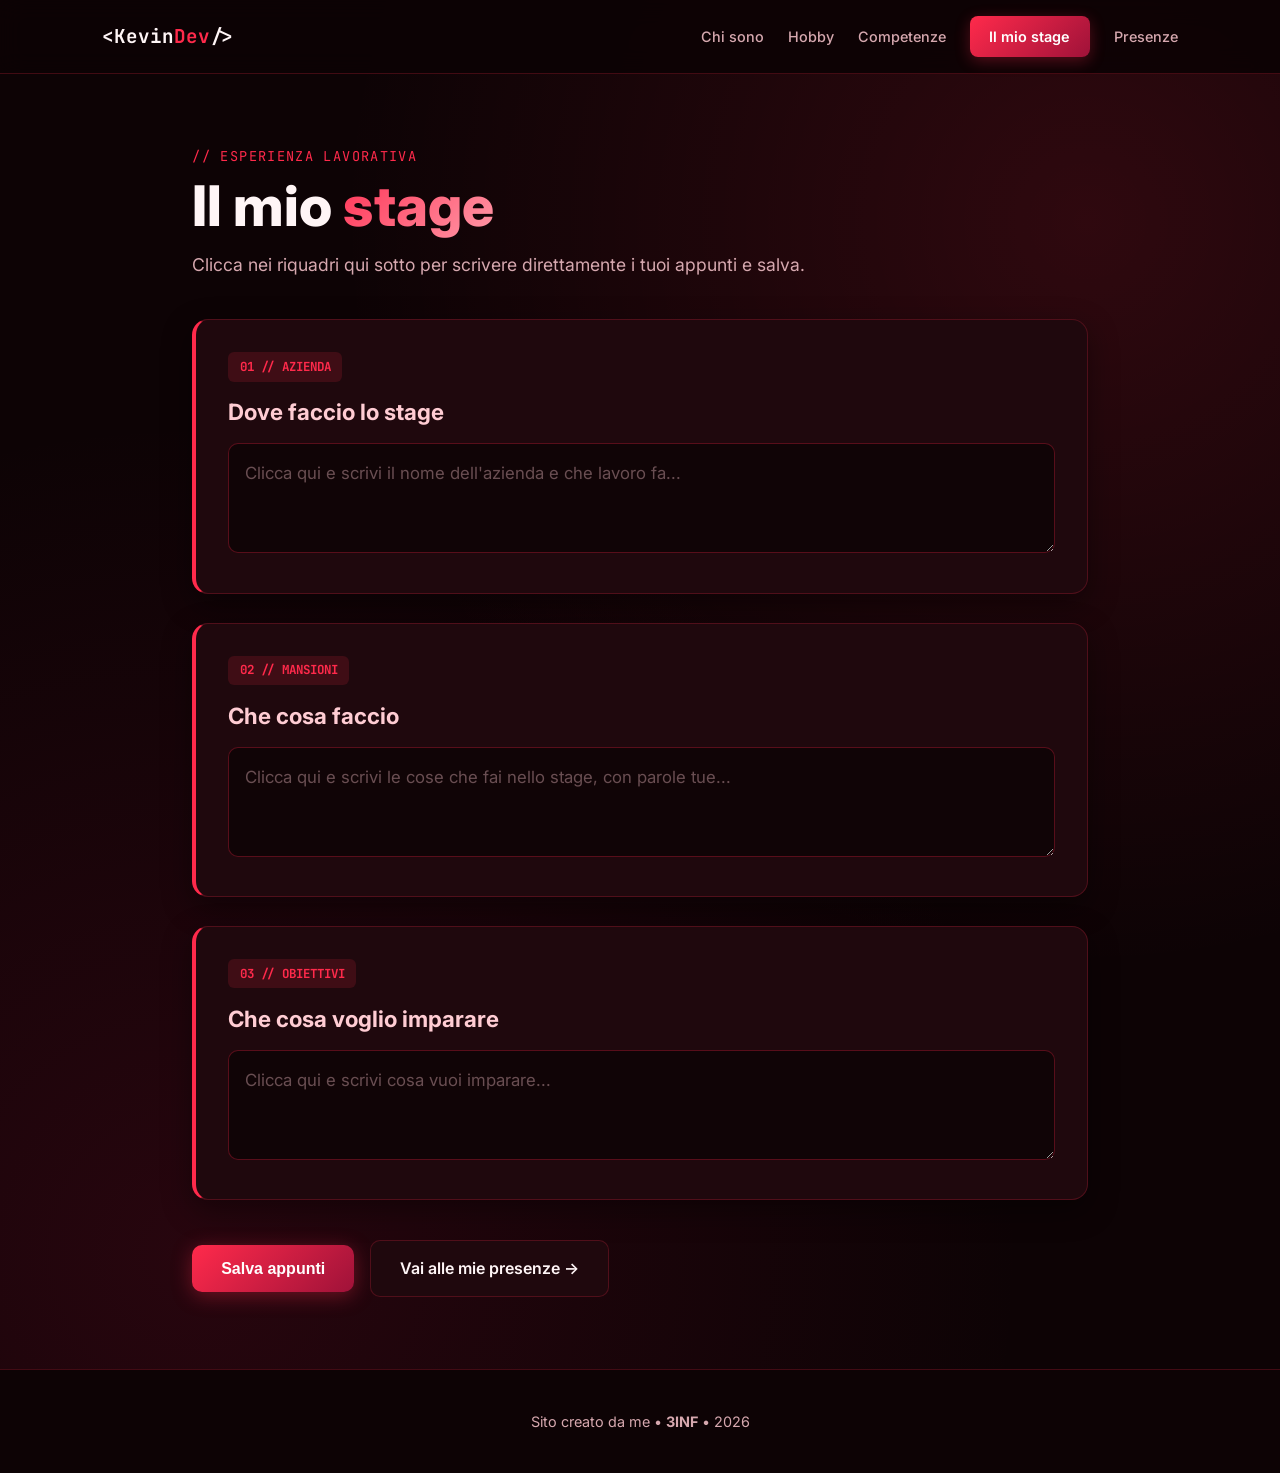
==== commit 072c0423: "Refactor index.html to improve user input sections Removed commented sections and added textarea ele" ====
--- a/index.html
+++ b/index.html
@@ -36,9 +36,6 @@
                 radial-gradient(circle at 15% 85%, rgba(159, 18, 57, 0.18), transparent 50%);
         }
 
-        /* =========================================
-           NAVBAR IN TEMA CON LA HOME
-           ========================================= */
         nav {
             position: sticky;
             top: 0;
@@ -91,9 +88,6 @@
             box-shadow: 0 4px 15px rgba(255, 42, 75, 0.3);
         }
 
-        /* =========================================
-           CONTENUTO STAGE
-           ========================================= */
         .container {
             max-width: 1100px;
             margin: 0 auto;
@@ -101,7 +95,7 @@
         }
 
         .theme-header {
-            margin-bottom: 3rem;
+            margin-bottom: 2.5rem;
         }
 
         .theme-tag {
@@ -146,13 +140,6 @@
             border-radius: 16px;
             padding: 2rem;
             box-shadow: 0 10px 30px rgba(0, 0, 0, 0.4);
-            transition: transform 0.25s, border-color 0.25s, background 0.25s;
-        }
-
-        .stage-card:hover {
-            transform: translateY(-4px);
-            background: var(--surface-hover);
-            border-color: var(--accent);
         }
 
         .card-badge {
@@ -170,35 +157,42 @@
         .stage-card h2 {
             font-size: 1.4rem;
             color: #ffccd3;
-            margin-bottom: 0.6rem;
-        }
-
-        .stage-card p {
+            margin-bottom: 0.8rem;
+        }
+
+        /* AREE SCRIVIBILI DIRETTAMENTE SULLA PAGINA */
+        textarea {
+            width: 100%;
+            min-height: 110px;
+            background: rgba(13, 3, 5, 0.75);
+            border: 1px solid rgba(255, 42, 75, 0.3);
+            border-radius: 10px;
+            padding: 1rem;
             color: var(--text-main);
+            font-family: 'Inter', sans-serif;
             font-size: 1.05rem;
-        }
-
-        .stage-card ul {
-            list-style: none;
-            margin-top: 0.5rem;
-        }
-
-        .stage-card ul li {
-            color: var(--text-main);
-            padding: 0.4rem 0 0.4rem 1.4rem;
-            position: relative;
-            font-size: 1.05rem;
-        }
-
-        .stage-card ul li::before {
-            content: "▹";
-            position: absolute;
-            left: 0;
-            color: var(--accent);
-            font-weight: bold;
-        }
-
-        /* Bottone Presenze */
+            line-height: 1.6;
+            resize: vertical;
+            outline: none;
+            transition: border-color 0.2s, box-shadow 0.2s;
+        }
+
+        textarea:focus {
+            border-color: var(--accent);
+            box-shadow: 0 0 0 3px rgba(255, 42, 75, 0.2);
+        }
+
+        textarea::placeholder {
+            color: rgba(214, 168, 175, 0.45);
+        }
+
+        .actions {
+            display: flex;
+            gap: 1rem;
+            flex-wrap: wrap;
+            align-items: center;
+        }
+
         .btn-primary {
             display: inline-block;
             background: linear-gradient(135deg, var(--accent), var(--accent-dark));
@@ -207,6 +201,9 @@
             border-radius: 10px;
             text-decoration: none;
             font-weight: 600;
+            border: none;
+            cursor: pointer;
+            font-size: 1rem;
             box-shadow: 0 4px 20px rgba(255, 42, 75, 0.35);
             transition: transform 0.2s, box-shadow 0.2s;
         }
@@ -216,7 +213,30 @@
             box-shadow: 0 6px 25px rgba(255, 42, 75, 0.55);
         }
 
-        /* FOOTER */
+        .btn-secondary {
+            display: inline-block;
+            background: var(--surface);
+            color: var(--text-main);
+            border: 1px solid var(--border);
+            padding: 0.9rem 1.8rem;
+            border-radius: 10px;
+            text-decoration: none;
+            font-weight: 600;
+            transition: background 0.2s;
+        }
+
+        .btn-secondary:hover {
+            background: var(--surface-hover);
+        }
+
+        .saved-msg {
+            color: #4ade80;
+            font-family: 'JetBrains Mono', monospace;
+            font-size: 0.9rem;
+            opacity: 0;
+            transition: opacity 0.3s;
+        }
+
         footer {
             background: var(--bg-dark);
             border-top: 1px solid var(--border);
@@ -225,15 +245,10 @@
             color: var(--text-muted);
             font-size: 0.9rem;
         }
-
-        @media (max-width: 768px) {
-            .nav-links { gap: 1rem; }
-        }
     </style>
 </head>
 <body>
 
-    <!-- NAVBAR -->
     <nav>
         <a href="index.html" class="brand">&lt;Kevin<span>Dev</span>/&gt;</a>
         <div class="nav-links">
@@ -245,47 +260,63 @@
         </div>
     </nav>
 
-    <!-- CONTENUTO PRINCIPALE -->
     <div class="container">
         <div class="theme-header">
             <span class="theme-tag">// Esperienza lavorativa</span>
             <h1>Il mio <span>stage</span></h1>
-            <p class="subtitle">Dettagli sull'azienda, sulle mansioni svolte e sugli obiettivi formativi.</p>
+            <p class="subtitle">Clicca nei riquadri qui sotto per scrivere direttamente i tuoi appunti e salva.</p>
         </div>
 
         <div class="stage-grid">
-            <!-- SCHEDA 1: DOVE FAI LO STAGE -->
             <div class="stage-card">
                 <span class="card-badge">01 // AZIENDA</span>
                 <h2>Dove faccio lo stage</h2>
-                <p>SCRIVI QUI IL NOME DELL'AZIENDA E CHE LAVORO FA.</p>
+                <textarea id="azienda" placeholder="Clicca qui e scrivi il nome dell'azienda e che lavoro fa..."></textarea>
             </div>
 
-            <!-- SCHEDA 2: CHE COSA FAI -->
             <div class="stage-card">
                 <span class="card-badge">02 // MANSIONI</span>
                 <h2>Che cosa faccio</h2>
-                <p>SCRIVI QUI LE COSE CHE FAI NELLO STAGE, CON PAROLE TUE.</p>
+                <textarea id="mansioni" placeholder="Clicca qui e scrivi le cose che fai nello stage, con parole tue..."></textarea>
             </div>
 
-            <!-- SCHEDA 3: CHE COSA VUOI IMPARARE -->
             <div class="stage-card">
                 <span class="card-badge">03 // OBIETTIVI</span>
                 <h2>Che cosa voglio imparare</h2>
-                <ul>
-                    <li>SCRIVI QUI UNA COSA CHE VUOI IMPARARE</li>
-                    <li>SCRIVI QUI UN'ALTRA COSA CHE VUOI IMPARARE</li>
-                </ul>
+                <textarea id="obiettivi" placeholder="Clicca qui e scrivi cosa vuoi imparare..."></textarea>
             </div>
         </div>
 
-        <a href="presenze.html" class="btn-primary">Vai alle mie presenze, giorno per giorno →</a>
+        <div class="actions">
+            <button onclick="salvaTesto()" class="btn-primary">Salva appunti</button>
+            <a href="presenze.html" class="btn-secondary">Vai alle mie presenze →</a>
+            <span id="msg" class="saved-msg">✔ Appunti salvati!</span>
+        </div>
     </div>
 
-    <!-- FOOTER -->
     <footer>
         <p>Sito creato da me • <strong>3INF</strong> • 2026</p>
     </footer>
 
+    <script>
+        // Carica automaticamente quello che hai scritto in precedenza
+        window.onload = function() {
+            if(localStorage.getItem('stage_azienda')) document.getElementById('azienda').value = localStorage.getItem('stage_azienda');
+            if(localStorage.getItem('stage_mansioni')) document.getElementById('mansioni').value = localStorage.getItem('stage_mansioni');
+            if(localStorage.getItem('stage_obiettivi')) document.getElementById('obiettivi').value = localStorage.getItem('stage_obiettivi');
+        };
+
+        // Salva nel browser quando premi il pulsante
+        function salvaTesto() {
+            localStorage.setItem('stage_azienda', document.getElementById('azienda').value);
+            localStorage.setItem('stage_mansioni', document.getElementById('mansioni').value);
+            localStorage.setItem('stage_obiettivi', document.getElementById('obiettivi').value);
+            
+            const msg = document.getElementById('msg');
+            msg.style.opacity = '1';
+            setTimeout(() => { msg.style.opacity = '0'; }, 2500);
+        }
+    </script>
+
 </body>
 </html>
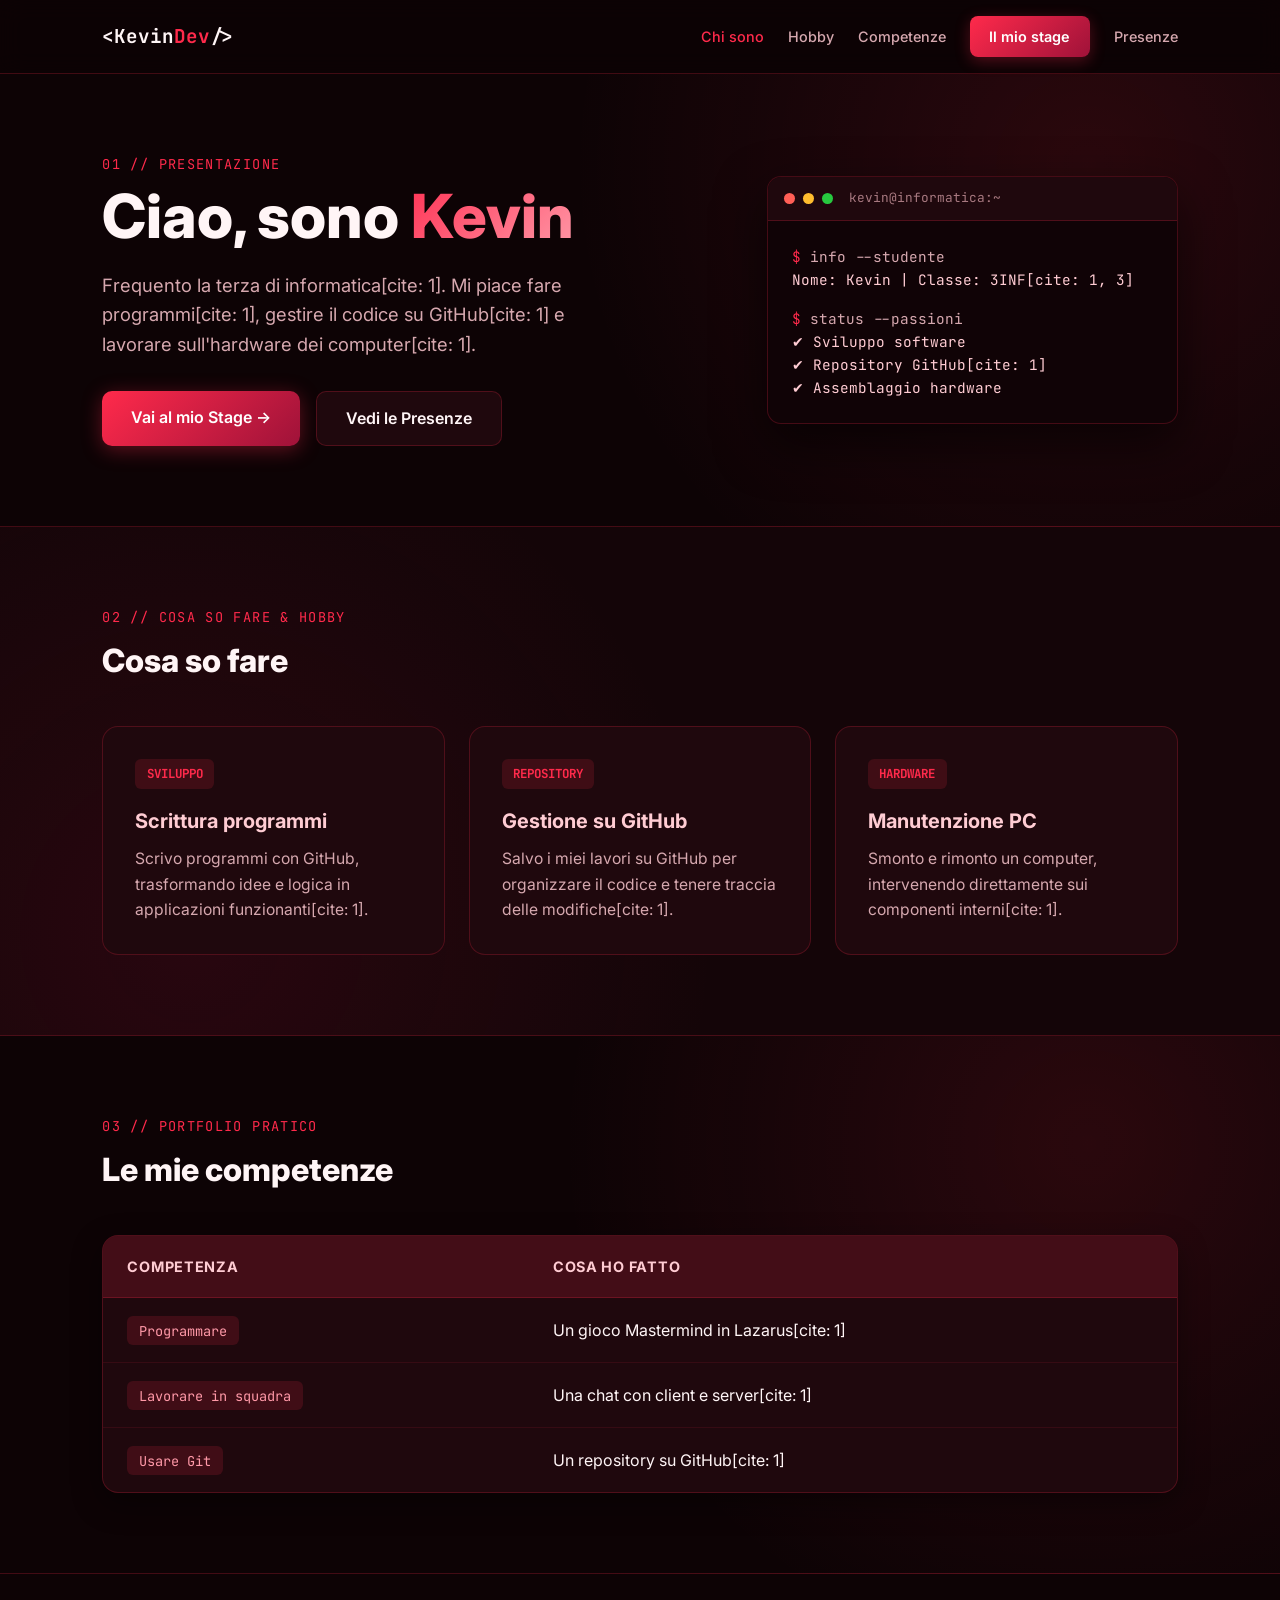
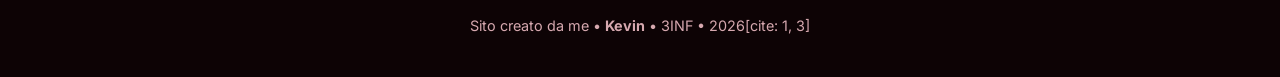
==== commit 23e9c6fc: "Update index.html" ====
--- a/index.html
+++ b/index.html
@@ -3,11 +3,12 @@
 <head>
     <meta charset="UTF-8">
     <meta name="viewport" content="width=device-width, initial-scale=1.0">
-    <title>Kevin | Il mio stage</title>
+    <title>Kevin | Portfolio Informatica</title>
     <link href="https://fonts.googleapis.com/css2?family=Inter:wght@400;500;600;800&family=JetBrains+Mono:wght@400;700&display=swap" rel="stylesheet">
     <style>
         :root {
             --bg-dark: #0d0305;
+            --bg-alt: #140508;
             --surface: #1f080d;
             --surface-hover: #2b0b12;
             --text-main: #fff5f6;
@@ -17,23 +18,14 @@
             --border: rgba(255, 42, 75, 0.22);
         }
 
-        * {
-            margin: 0;
-            padding: 0;
-            box-sizing: border-box;
-            scroll-behavior: smooth;
-        }
+        * { margin: 0; padding: 0; box-sizing: border-box; scroll-behavior: smooth; }
 
         body {
             font-family: 'Inter', sans-serif;
             background-color: var(--bg-dark);
             color: var(--text-main);
             line-height: 1.6;
-            min-height: 100vh;
             overflow-x: hidden;
-            background-image: 
-                radial-gradient(circle at 85% 15%, rgba(255, 42, 75, 0.14), transparent 45%),
-                radial-gradient(circle at 15% 85%, rgba(159, 18, 57, 0.18), transparent 50%);
         }
 
         nav {
@@ -77,26 +69,32 @@
             transition: color 0.2s;
         }
 
-        .nav-links a:hover { color: var(--accent); }
-
-        .nav-links a.active {
+        .nav-links a:hover, .nav-links a.active-link { color: var(--accent); }
+
+        .nav-links .btn-stage {
             background: linear-gradient(135deg, var(--accent), var(--accent-dark));
             color: #fff;
             padding: 0.55rem 1.2rem;
             border-radius: 8px;
             font-weight: 600;
             box-shadow: 0 4px 15px rgba(255, 42, 75, 0.3);
-        }
-
-        .container {
-            max-width: 1100px;
-            margin: 0 auto;
-            padding: 4.5rem 8%;
-        }
-
-        .theme-header {
-            margin-bottom: 2.5rem;
-        }
+            transition: transform 0.2s;
+        }
+
+        .nav-links .btn-stage:hover { color: #fff; transform: translateY(-2px); }
+
+        .theme-section { padding: 5rem 8%; border-bottom: 1px solid var(--border); }
+        .theme-dark {
+            background-color: var(--bg-dark);
+            background-image: radial-gradient(circle at 85% 20%, rgba(255, 42, 75, 0.12), transparent 45%);
+        }
+        .theme-alt {
+            background-color: var(--bg-alt);
+            background-image: radial-gradient(circle at 15% 80%, rgba(159, 18, 57, 0.15), transparent 45%);
+        }
+
+        .container { max-width: 1100px; margin: 0 auto; }
+        .theme-header { margin-bottom: 2.5rem; }
 
         .theme-tag {
             font-family: 'JetBrains Mono', monospace;
@@ -108,41 +106,95 @@
             margin-bottom: 0.4rem;
         }
 
-        h1 {
-            font-size: clamp(2.4rem, 5vw, 3.5rem);
-            font-weight: 800;
-            line-height: 1.15;
-            margin-bottom: 0.8rem;
-        }
-
+        .theme-title { font-size: 2rem; font-weight: 800; color: var(--text-main); }
+
+        .hero-grid {
+            display: grid;
+            grid-template-columns: 1.2fr 0.8fr;
+            gap: 3rem;
+            align-items: center;
+        }
+
+        h1 { font-size: clamp(2.5rem, 5vw, 3.8rem); font-weight: 800; line-height: 1.15; margin-bottom: 1.2rem; }
         h1 span {
             background: linear-gradient(135deg, #ff3355, #ff99a8);
             -webkit-background-clip: text;
             -webkit-text-fill-color: transparent;
         }
 
-        .subtitle {
-            color: var(--text-muted);
-            font-size: 1.1rem;
-        }
-
-        .stage-grid {
+        .hero-text p { color: var(--text-muted); font-size: 1.15rem; margin-bottom: 2rem; max-width: 520px; }
+        .hero-buttons { display: flex; gap: 1rem; flex-wrap: wrap; }
+
+        .btn-primary {
+            background: linear-gradient(135deg, var(--accent), var(--accent-dark));
+            color: #fff;
+            padding: 0.85rem 1.8rem;
+            border-radius: 10px;
+            text-decoration: none;
+            font-weight: 600;
+            box-shadow: 0 4px 20px rgba(255, 42, 75, 0.35);
+            transition: transform 0.2s;
+        }
+
+        .btn-secondary {
+            background: var(--surface);
+            color: var(--text-main);
+            border: 1px solid var(--border);
+            padding: 0.85rem 1.8rem;
+            border-radius: 10px;
+            text-decoration: none;
+            font-weight: 600;
+            transition: background 0.2s;
+        }
+
+        .btn-primary:hover { transform: translateY(-2px); }
+        .btn-secondary:hover { background: var(--surface-hover); }
+
+        .terminal {
+            background: #100306;
+            border: 1px solid var(--border);
+            border-radius: 14px;
+            overflow: hidden;
+            box-shadow: 0 20px 50px rgba(0, 0, 0, 0.6);
+            font-family: 'JetBrains Mono', monospace;
+            font-size: 0.9rem;
+        }
+
+        .terminal-bar {
+            background: #1f080d;
+            padding: 0.7rem 1rem;
+            display: flex;
+            align-items: center;
+            gap: 0.5rem;
+            border-bottom: 1px solid var(--border);
+        }
+
+        .dot { width: 11px; height: 11px; border-radius: 50%; }
+        .dot-red { background: #ff5f56; }
+        .dot-yellow { background: #ffbd2e; }
+        .dot-green { background: #27c93f; }
+
+        .terminal-body { padding: 1.5rem; color: var(--text-muted); }
+        .terminal-body .cmd { color: var(--accent); }
+        .terminal-body .val { color: #ffccd3; }
+
+        .skills-grid {
             display: grid;
-            grid-template-columns: 1fr;
-            gap: 1.8rem;
-            margin-bottom: 2.5rem;
-        }
-
-        .stage-card {
+            grid-template-columns: repeat(auto-fit, minmax(280px, 1fr));
+            gap: 1.5rem;
+        }
+
+        .skill-card {
             background: var(--surface);
             border: 1px solid var(--border);
-            border-left: 4px solid var(--accent);
             border-radius: 16px;
             padding: 2rem;
-            box-shadow: 0 10px 30px rgba(0, 0, 0, 0.4);
-        }
-
-        .card-badge {
+            transition: transform 0.25s, border-color 0.25s;
+        }
+
+        .skill-card:hover { transform: translateY(-6px); border-color: var(--accent); }
+
+        .area-badge {
             font-family: 'JetBrains Mono', monospace;
             font-size: 0.78rem;
             color: var(--accent);
@@ -150,101 +202,56 @@
             padding: 0.3rem 0.7rem;
             border-radius: 6px;
             display: inline-block;
-            margin-bottom: 0.8rem;
+            margin-bottom: 1rem;
             font-weight: 700;
         }
 
-        .stage-card h2 {
-            font-size: 1.4rem;
+        .skill-card h3 { font-size: 1.25rem; margin-bottom: 0.6rem; color: #ffccd3; }
+        .skill-card p { color: var(--text-muted); font-size: 0.98rem; }
+
+        .table-wrapper {
+            background: var(--surface);
+            border: 1px solid var(--border);
+            border-radius: 16px;
+            overflow: hidden;
+            box-shadow: 0 10px 30px rgba(0, 0, 0, 0.4);
+        }
+
+        table { width: 100%; border-collapse: collapse; }
+        th {
+            text-align: left;
+            padding: 1.2rem 1.5rem;
+            background: rgba(255, 42, 75, 0.16);
             color: #ffccd3;
-            margin-bottom: 0.8rem;
-        }
-
-        /* AREE SCRIVIBILI DIRETTAMENTE SULLA PAGINA */
-        textarea {
-            width: 100%;
-            min-height: 110px;
-            background: rgba(13, 3, 5, 0.75);
-            border: 1px solid rgba(255, 42, 75, 0.3);
-            border-radius: 10px;
-            padding: 1rem;
-            color: var(--text-main);
-            font-family: 'Inter', sans-serif;
-            font-size: 1.05rem;
-            line-height: 1.6;
-            resize: vertical;
-            outline: none;
-            transition: border-color 0.2s, box-shadow 0.2s;
-        }
-
-        textarea:focus {
-            border-color: var(--accent);
-            box-shadow: 0 0 0 3px rgba(255, 42, 75, 0.2);
-        }
-
-        textarea::placeholder {
-            color: rgba(214, 168, 175, 0.45);
-        }
-
-        .actions {
-            display: flex;
-            gap: 1rem;
-            flex-wrap: wrap;
-            align-items: center;
-        }
-
-        .btn-primary {
-            display: inline-block;
-            background: linear-gradient(135deg, var(--accent), var(--accent-dark));
-            color: #fff;
-            padding: 0.9rem 1.8rem;
-            border-radius: 10px;
-            text-decoration: none;
-            font-weight: 600;
-            border: none;
-            cursor: pointer;
-            font-size: 1rem;
-            box-shadow: 0 4px 20px rgba(255, 42, 75, 0.35);
-            transition: transform 0.2s, box-shadow 0.2s;
-        }
-
-        .btn-primary:hover {
-            transform: translateY(-2px);
-            box-shadow: 0 6px 25px rgba(255, 42, 75, 0.55);
-        }
-
-        .btn-secondary {
-            display: inline-block;
-            background: var(--surface);
-            color: var(--text-main);
-            border: 1px solid var(--border);
-            padding: 0.9rem 1.8rem;
-            border-radius: 10px;
-            text-decoration: none;
-            font-weight: 600;
-            transition: background 0.2s;
-        }
-
-        .btn-secondary:hover {
-            background: var(--surface-hover);
-        }
-
-        .saved-msg {
-            color: #4ade80;
-            font-family: 'JetBrains Mono', monospace;
             font-size: 0.9rem;
-            opacity: 0;
-            transition: opacity 0.3s;
+            text-transform: uppercase;
+            letter-spacing: 0.05em;
+            border-bottom: 1px solid var(--border);
+        }
+        td { padding: 1.2rem 1.5rem; border-bottom: 1px solid rgba(255, 42, 75, 0.1); color: var(--text-main); }
+        tr:last-child td { border-bottom: none; }
+        tr:hover td { background: rgba(255, 42, 75, 0.06); }
+
+        .tag {
+            font-family: 'JetBrains Mono', monospace;
+            font-size: 0.85rem;
+            background: rgba(255, 42, 75, 0.15);
+            color: #ff99a8;
+            padding: 0.35rem 0.75rem;
+            border-radius: 6px;
         }
 
         footer {
             background: var(--bg-dark);
-            border-top: 1px solid var(--border);
             padding: 2.5rem 8%;
             text-align: center;
             color: var(--text-muted);
             font-size: 0.9rem;
         }
+
+        @media (max-width: 820px) {
+            .hero-grid { grid-template-columns: 1fr; }
+        }
     </style>
 </head>
 <body>
@@ -252,71 +259,111 @@
     <nav>
         <a href="index.html" class="brand">&lt;Kevin<span>Dev</span>/&gt;</a>
         <div class="nav-links">
-            <a href="index.html#chi-sono">Chi sono</a>
-            <a href="index.html#cosa-so-fare">Hobby</a>
-            <a href="index.html#competenze">Competenze</a>
-            <a href="#" class="active">Il mio stage</a>
+            <a href="#chi-sono" class="active-link">Chi sono</a>
+            <a href="#hobby">Hobby</a>
+            <a href="#competenze">Competenze</a>
+            <a href="stage.html" class="btn-stage">Il mio stage</a>
             <a href="presenze.html">Presenze</a>
         </div>
     </nav>
 
-    <div class="container">
-        <div class="theme-header">
-            <span class="theme-tag">// Esperienza lavorativa</span>
-            <h1>Il mio <span>stage</span></h1>
-            <p class="subtitle">Clicca nei riquadri qui sotto per scrivere direttamente i tuoi appunti e salva.</p>
+    <section id="chi-sono" class="theme-section theme-dark">
+        <div class="container hero-grid">
+            <div class="hero-text">
+                <span class="theme-tag">01 // Presentazione</span>
+                <h1>Ciao, sono <span>Kevin</span></h1>
+                <p>Frequento la terza di informatica[cite: 1]. Mi piace fare programmi[cite: 1], gestire il codice su GitHub[cite: 1] e lavorare sull'hardware dei computer[cite: 1].</p>
+                <div class="hero-buttons">
+                    <a href="stage.html" class="btn-primary">Vai al mio Stage →</a>
+                    <a href="presenze.html" class="btn-secondary">Vedi le Presenze</a>
+                </div>
+            </div>
+
+            <div class="terminal">
+                <div class="terminal-bar">
+                    <div class="dot dot-red"></div>
+                    <div class="dot dot-yellow"></div>
+                    <div class="dot dot-green"></div>
+                    <span style="margin-left: 8px; font-size: 0.8rem; color: #a87980;">kevin@informatica:~</span>
+                </div>
+                <div class="terminal-body">
+                    <p><span class="cmd">$</span> info --studente</p>
+                    <p class="val" style="margin-bottom: 1rem;">Nome: Kevin | Classe: 3INF[cite: 1, 3]</p>
+                    <p><span class="cmd">$</span> status --passioni</p>
+                    <p class="val">✔ Sviluppo software</p>
+                    <p class="val">✔ Repository GitHub[cite: 1]</p>
+                    <p class="val">✔ Assemblaggio hardware</p>
+                </div>
+            </div>
         </div>
-
-        <div class="stage-grid">
-            <div class="stage-card">
-                <span class="card-badge">01 // AZIENDA</span>
-                <h2>Dove faccio lo stage</h2>
-                <textarea id="azienda" placeholder="Clicca qui e scrivi il nome dell'azienda e che lavoro fa..."></textarea>
-            </div>
-
-            <div class="stage-card">
-                <span class="card-badge">02 // MANSIONI</span>
-                <h2>Che cosa faccio</h2>
-                <textarea id="mansioni" placeholder="Clicca qui e scrivi le cose che fai nello stage, con parole tue..."></textarea>
-            </div>
-
-            <div class="stage-card">
-                <span class="card-badge">03 // OBIETTIVI</span>
-                <h2>Che cosa voglio imparare</h2>
-                <textarea id="obiettivi" placeholder="Clicca qui e scrivi cosa vuoi imparare..."></textarea>
+    </section>
+
+    <section id="hobby" class="theme-section theme-alt">
+        <div class="container">
+            <div class="theme-header">
+                <span class="theme-tag">02 // Cosa so fare &amp; Hobby</span>
+                <h2 class="theme-title">Cosa so fare</h2>
+            </div>
+
+            <div class="skills-grid">
+                <div class="skill-card">
+                    <span class="area-badge">SVILUPPO</span>
+                    <h3>Scrittura programmi</h3>
+                    <p>Scrivo programmi con GitHub, trasformando idee e logica in applicazioni funzionanti[cite: 1].</p>
+                </div>
+
+                <div class="skill-card">
+                    <span class="area-badge">REPOSITORY</span>
+                    <h3>Gestione su GitHub</h3>
+                    <p>Salvo i miei lavori su GitHub per organizzare il codice e tenere traccia delle modifiche[cite: 1].</p>
+                </div>
+
+                <div class="skill-card">
+                    <span class="area-badge">HARDWARE</span>
+                    <h3>Manutenzione PC</h3>
+                    <p>Smonto e rimonto un computer, intervenendo direttamente sui componenti interni[cite: 1].</p>
+                </div>
             </div>
         </div>
-
-        <div class="actions">
-            <button onclick="salvaTesto()" class="btn-primary">Salva appunti</button>
-            <a href="presenze.html" class="btn-secondary">Vai alle mie presenze →</a>
-            <span id="msg" class="saved-msg">✔ Appunti salvati!</span>
+    </section>
+
+    <section id="competenze" class="theme-section theme-dark">
+        <div class="container">
+            <div class="theme-header">
+                <span class="theme-tag">03 // Portfolio pratico</span>
+                <h2 class="theme-title">Le mie competenze</h2>
+            </div>
+
+            <div class="table-wrapper">
+                <table>
+                    <thead>
+                        <tr>
+                            <th>Competenza</th>
+                            <th>Cosa ho fatto</th>
+                        </tr>
+                    </thead>
+                    <tbody>
+                        <tr>
+                            <td><span class="tag">Programmare</span></td>
+                            <td>Un gioco Mastermind in Lazarus[cite: 1]</td>
+                        </tr>
+                        <tr>
+                            <td><span class="tag">Lavorare in squadra</span></td>
+                            <td>Una chat con client e server[cite: 1]</td>
+                        </tr>
+                        <tr>
+                            <td><span class="tag">Usare Git</span></td>
+                            <td>Un repository su GitHub[cite: 1]</td>
+                        </tr>
+                    </tbody>
+                </table>
+            </div>
         </div>
-    </div>
+    </section>
 
     <footer>
-        <p>Sito creato da me • <strong>3INF</strong> • 2026</p>
+        <p>Sito creato da me • <strong>Kevin</strong> • 3INF • 2026[cite: 1, 3]</p>
     </footer>
-
-    <script>
-        // Carica automaticamente quello che hai scritto in precedenza
-        window.onload = function() {
-            if(localStorage.getItem('stage_azienda')) document.getElementById('azienda').value = localStorage.getItem('stage_azienda');
-            if(localStorage.getItem('stage_mansioni')) document.getElementById('mansioni').value = localStorage.getItem('stage_mansioni');
-            if(localStorage.getItem('stage_obiettivi')) document.getElementById('obiettivi').value = localStorage.getItem('stage_obiettivi');
-        };
-
-        // Salva nel browser quando premi il pulsante
-        function salvaTesto() {
-            localStorage.setItem('stage_azienda', document.getElementById('azienda').value);
-            localStorage.setItem('stage_mansioni', document.getElementById('mansioni').value);
-            localStorage.setItem('stage_obiettivi', document.getElementById('obiettivi').value);
-            
-            const msg = document.getElementById('msg');
-            msg.style.opacity = '1';
-            setTimeout(() => { msg.style.opacity = '0'; }, 2500);
-        }
-    </script>
 
 </body>
 </html>
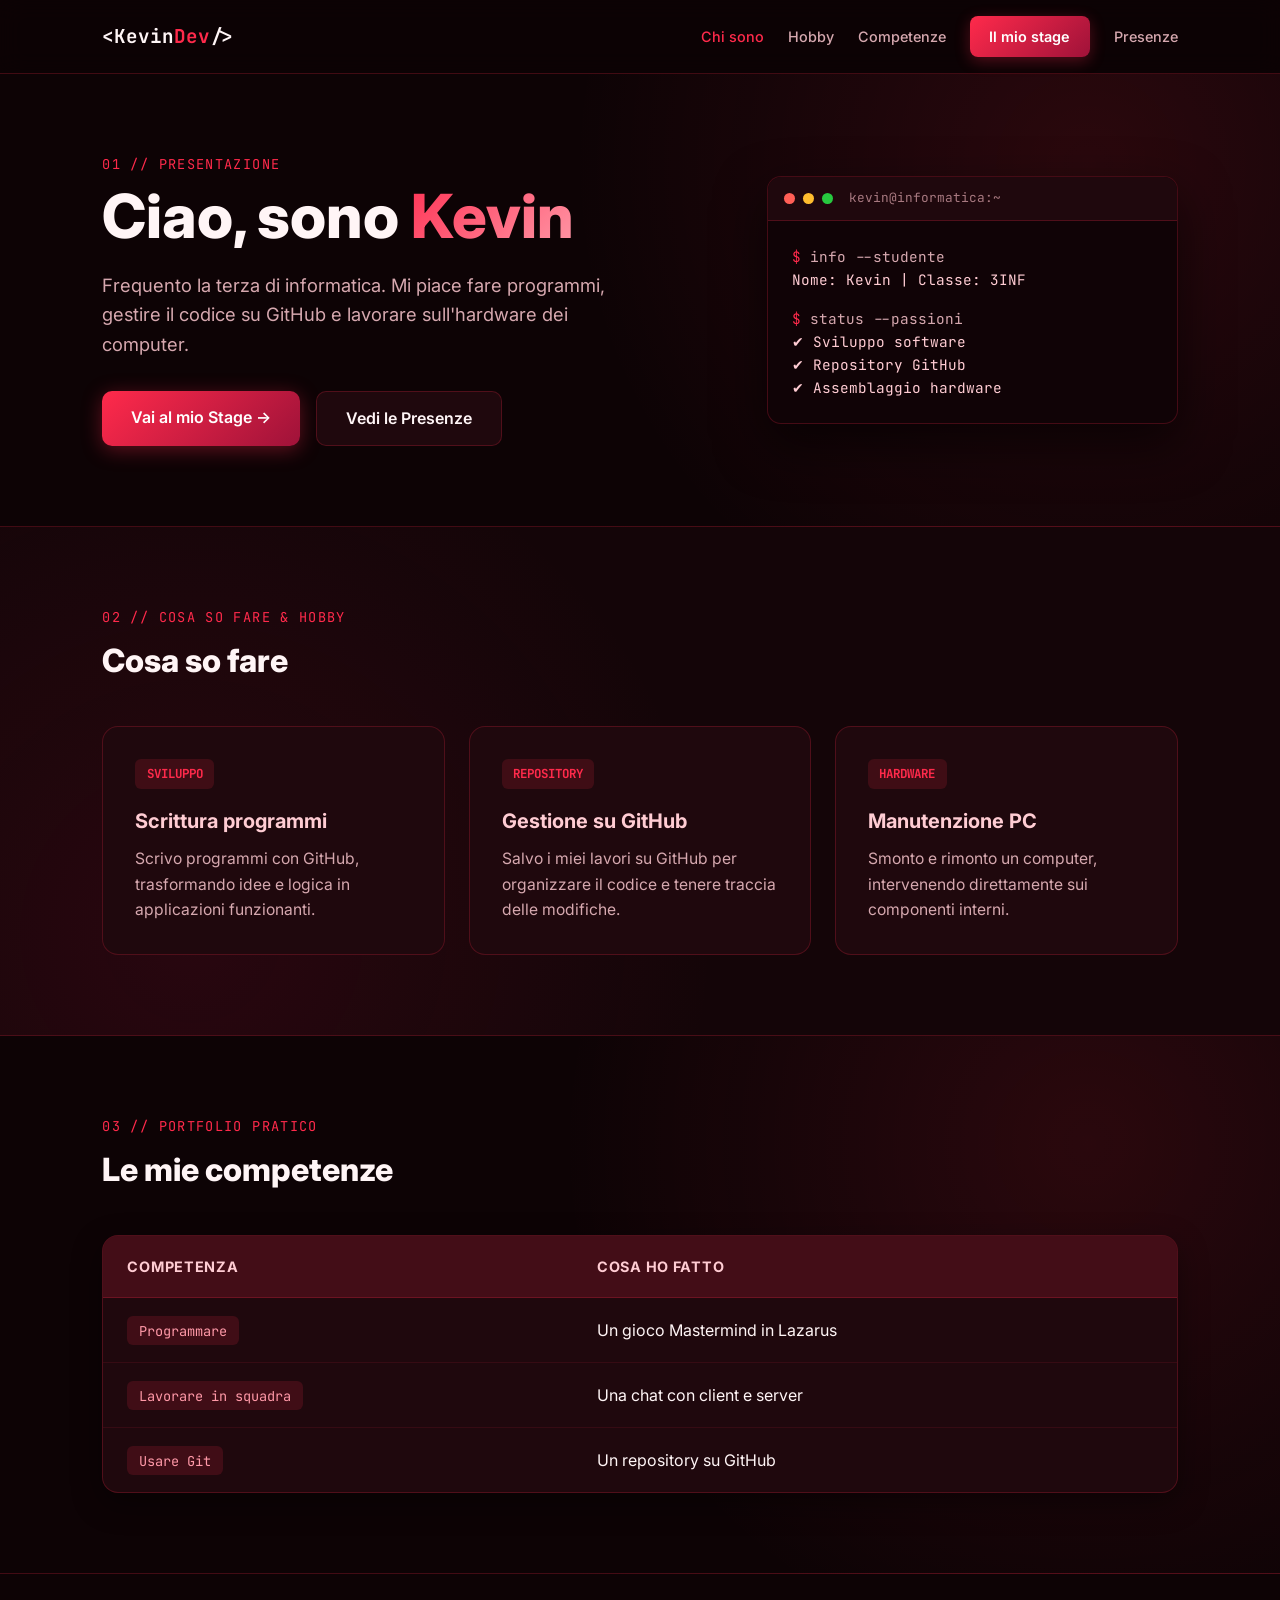
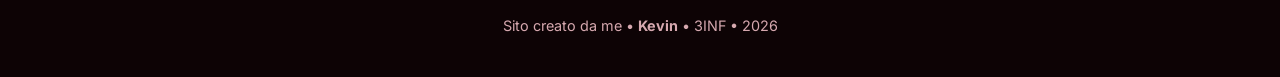
==== commit b82fc3c2: "Clean up text and remove citations in index.html Removed citations from various paragraphs and updat" ====
--- a/index.html
+++ b/index.html
@@ -272,7 +272,7 @@
             <div class="hero-text">
                 <span class="theme-tag">01 // Presentazione</span>
                 <h1>Ciao, sono <span>Kevin</span></h1>
-                <p>Frequento la terza di informatica[cite: 1]. Mi piace fare programmi[cite: 1], gestire il codice su GitHub[cite: 1] e lavorare sull'hardware dei computer[cite: 1].</p>
+                <p>Frequento la terza di informatica. Mi piace fare programmi, gestire il codice su GitHub e lavorare sull'hardware dei computer.</p>
                 <div class="hero-buttons">
                     <a href="stage.html" class="btn-primary">Vai al mio Stage →</a>
                     <a href="presenze.html" class="btn-secondary">Vedi le Presenze</a>
@@ -288,10 +288,10 @@
                 </div>
                 <div class="terminal-body">
                     <p><span class="cmd">$</span> info --studente</p>
-                    <p class="val" style="margin-bottom: 1rem;">Nome: Kevin | Classe: 3INF[cite: 1, 3]</p>
+                    <p class="val" style="margin-bottom: 1rem;">Nome: Kevin | Classe: 3INF</p>
                     <p><span class="cmd">$</span> status --passioni</p>
                     <p class="val">✔ Sviluppo software</p>
-                    <p class="val">✔ Repository GitHub[cite: 1]</p>
+                    <p class="val">✔ Repository GitHub</p>
                     <p class="val">✔ Assemblaggio hardware</p>
                 </div>
             </div>
@@ -309,19 +309,19 @@
                 <div class="skill-card">
                     <span class="area-badge">SVILUPPO</span>
                     <h3>Scrittura programmi</h3>
-                    <p>Scrivo programmi con GitHub, trasformando idee e logica in applicazioni funzionanti[cite: 1].</p>
+                    <p>Scrivo programmi con GitHub, trasformando idee e logica in applicazioni funzionanti.</p>
                 </div>
 
                 <div class="skill-card">
                     <span class="area-badge">REPOSITORY</span>
                     <h3>Gestione su GitHub</h3>
-                    <p>Salvo i miei lavori su GitHub per organizzare il codice e tenere traccia delle modifiche[cite: 1].</p>
+                    <p>Salvo i miei lavori su GitHub per organizzare il codice e tenere traccia delle modifiche.</p>
                 </div>
 
                 <div class="skill-card">
                     <span class="area-badge">HARDWARE</span>
                     <h3>Manutenzione PC</h3>
-                    <p>Smonto e rimonto un computer, intervenendo direttamente sui componenti interni[cite: 1].</p>
+                    <p>Smonto e rimonto un computer, intervenendo direttamente sui componenti interni.</p>
                 </div>
             </div>
         </div>
@@ -345,15 +345,15 @@
                     <tbody>
                         <tr>
                             <td><span class="tag">Programmare</span></td>
-                            <td>Un gioco Mastermind in Lazarus[cite: 1]</td>
+                            <td>Un gioco Mastermind in Lazarus</td>
                         </tr>
                         <tr>
                             <td><span class="tag">Lavorare in squadra</span></td>
-                            <td>Una chat con client e server[cite: 1]</td>
+                            <td>Una chat con client e server</td>
                         </tr>
                         <tr>
                             <td><span class="tag">Usare Git</span></td>
-                            <td>Un repository su GitHub[cite: 1]</td>
+                            <td>Un repository su GitHub</td>
                         </tr>
                     </tbody>
                 </table>
@@ -362,8 +362,11 @@
     </section>
 
     <footer>
-        <p>Sito creato da me • <strong>Kevin</strong> • 3INF • 2026[cite: 1, 3]</p>
+        <p>Sito creato da me • <strong>Kevin</strong> • 3INF • 2026</p>
     </footer>
 
 </body>
 </html>
+
+</body>
+</html>
